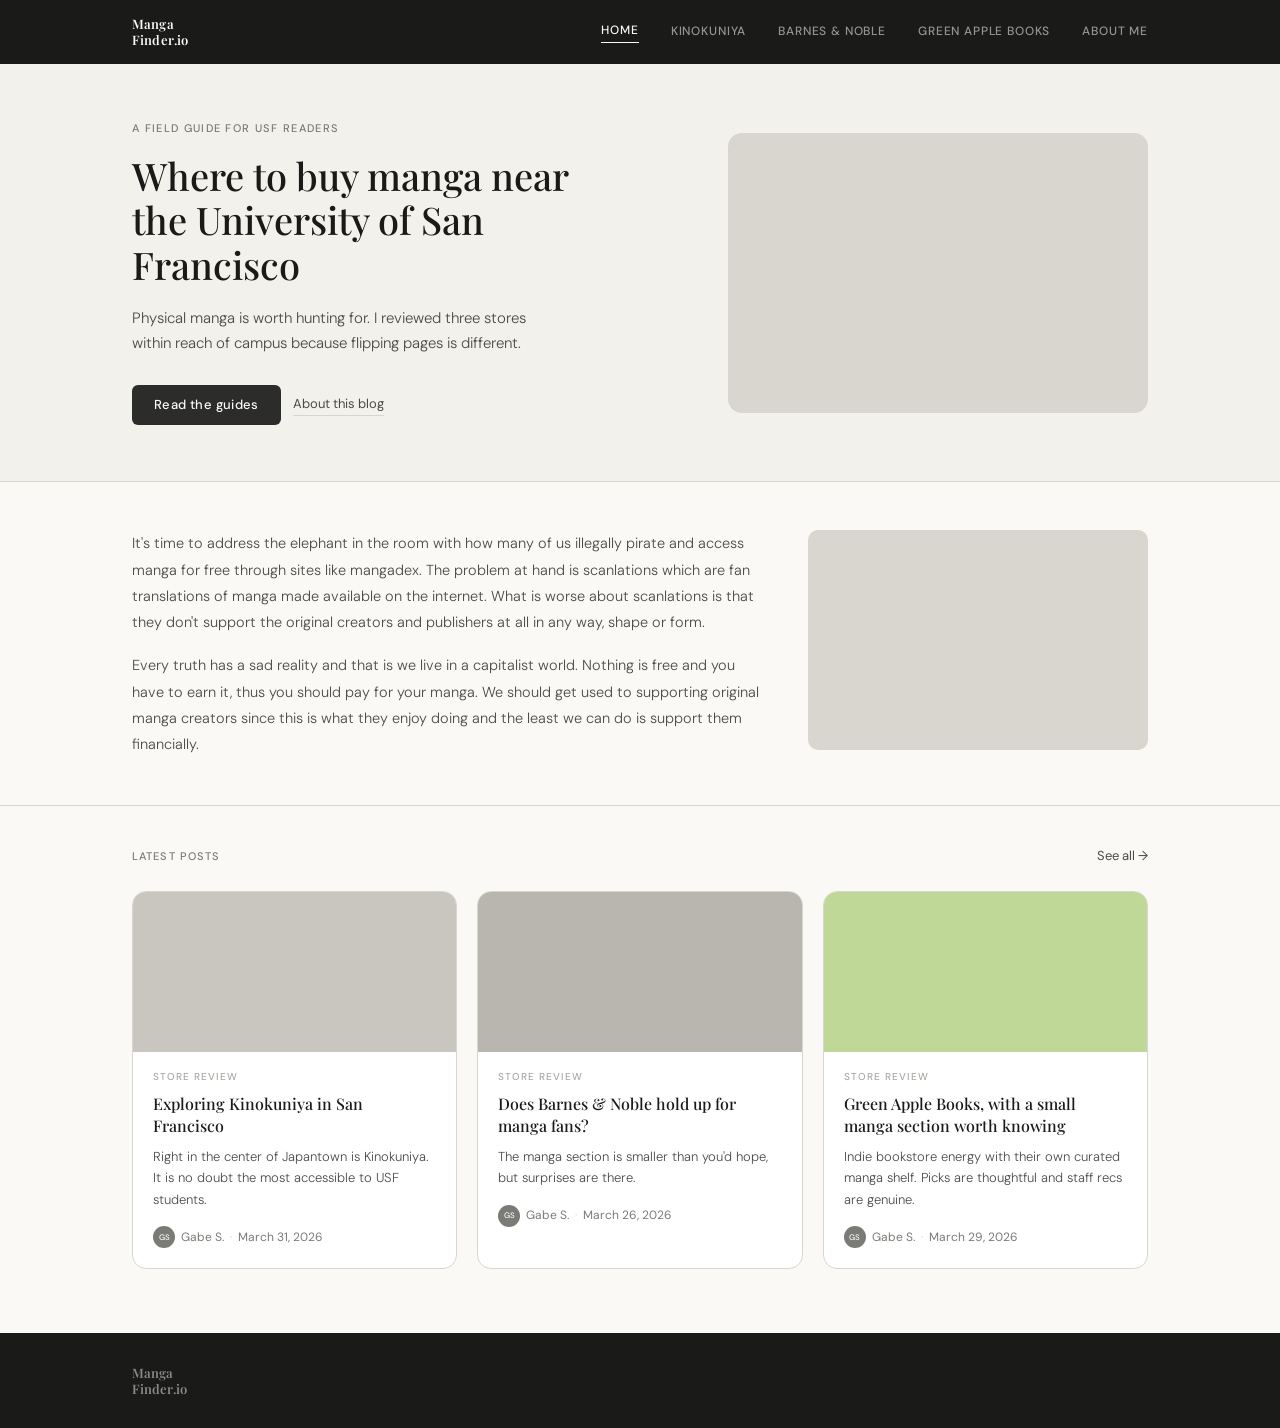
==== index.html @ 5c5e219e "initial commit to main" ====
<!DOCTYPE html>
<html lang="en">
<head>
  <meta charset="UTF-8" />
  <meta name="viewport" content="width=device-width, initial-scale=1.0" />
  <title>Manga Near Me — A guide for USF readers</title>
  <link rel="stylesheet" href="css/style.css" />
  <link rel="preconnect" href="https://fonts.googleapis.com" />
  <link rel="preconnect" href="https://fonts.gstatic.com" crossorigin />
  <link href="https://fonts.googleapis.com/css2?family=Playfair+Display:ital,wght@0,500;0,600;1,500&family=DM+Sans:wght@300;400;500&display=swap" rel="stylesheet" />
</head>
<body>

  <header class="home-topbar">
    <div class="page-shell topbar-inner">
      <a href="index.html" class="brand-mark">Manga<br>Finder.io</a>
      <nav>
        <a href="index.html" class="active">Home</a>
        <a href="kinokuniya/kinokuniya.html">Kinokuniya</a>
        <a href="b&amp;n/b&amp;n.html">Barnes &amp; Noble</a>
        <a href="greenapple/greenapple.html">Green Apple Books</a>
        <a href="about/about.html">About me</a>
      </nav>
    </div>
  </header>

  <main>
    <section class="home-hero">
      <div class="page-shell hero-grid">
        <div class="hero-copy">
          <p class="hero-kicker">A field guide for USF readers</p>
          <h1>Where to buy manga near the University of San Francisco</h1>
          <p class="hero-summary">Physical manga is worth hunting for. I reviewed three stores within reach of campus because flipping pages is different.</p>
          <div class="hero-actions">
            <a href="kinokuniya/kinokuniya.html" class="cta-primary">Read the guides</a>
            <a href="about/about.html" class="cta-secondary">About this blog</a>
          </div>
        </div>
        <div class="hero-media placeholder"></div>
      </div>
    </section>

    <section class="editorial-note">
      <div class="page-shell editorial-grid">
        <div class="editorial-copy">
          <p>It's time to address the elephant in the room with how many of us illegally pirate and access manga for free through sites like mangadex. The problem at hand is scanlations which are fan translations of manga made available on the internet. What is worse about scanlations is that they don't support the original creators and publishers at all in any way, shape or form.</p>
          <p>Every truth has a sad reality and that is we live in a capitalist world. Nothing is free and you have to earn it, thus you should pay for your manga. We should get used to supporting original manga creators since this is what they enjoy doing and the least we can do is support them financially.</p>
        </div>
        <div class="editorial-media placeholder"></div>
      </div>
    </section>

    <section class="post-feed">
      <div class="page-shell">
        <div class="feed-header">
          <span class="feed-kicker">Latest posts</span>
          <a href="#" class="feed-view-all">See all →</a>
        </div>
        <div class="post-grid">

          <article class="post-card">
            <a href="kinokuniya/kinokuniya.html" class="post-card-link">
              <div class="post-card-media placeholder-kino"></div>
              <div class="post-card-body">
                <p class="post-card-kicker">Store Review</p>
                <h3 class="post-card-title">Exploring Kinokuniya in San Francisco</h3>
                <p class="post-card-summary">Right in the center of Japantown is Kinokuniya. It is no doubt the most accessible to USF students.</p>
                <div class="post-card-meta">
                  <div class="avatar">GS</div>
                  <span class="author">Gabe S.</span>
                  <span class="dot">·</span>
                  <span class="date">March 31, 2026</span>
                </div>
              </div>
            </a>
          </article>

          <article class="post-card">
            <a href="b&amp;n/b&amp;n.html" class="post-card-link">
              <div class="post-card-media placeholder-bn"></div>
              <div class="post-card-body">
                <p class="post-card-kicker">Store Review</p>
                <h3 class="post-card-title">Does Barnes &amp; Noble hold up for manga fans?</h3>
                <p class="post-card-summary">The manga section is smaller than you'd hope, but surprises are there.</p>
                <div class="post-card-meta">
                  <div class="avatar">GS</div>
                  <span class="author">Gabe S.</span>
                  <span class="dot">·</span>
                  <span class="date">March 26, 2026</span>
                </div>
              </div>
            </a>
          </article>

          <article class="post-card">
            <a href="greenapple/greenapple.html" class="post-card-link">
              <div class="post-card-media placeholder-ga"></div>
              <div class="post-card-body">
                <p class="post-card-kicker">Store Review</p>
                <h3 class="post-card-title">Green Apple Books, with a small manga section worth knowing</h3>
                <p class="post-card-summary">Indie bookstore energy with their own curated manga shelf. Picks are thoughtful and staff recs are genuine.</p>
                <div class="post-card-meta">
                  <div class="avatar">GS</div>
                  <span class="author">Gabe S.</span>
                  <span class="dot">·</span>
                  <span class="date">March 29, 2026</span>
                </div>
              </div>
            </a>
          </article>

        </div>
      </div>
    </section>
  </main>

  <footer class="home-footer">
    <div class="page-shell footer-row">
      <a href="index.html" class="footer-brand">Manga<br>Finder.io</a>
    </div>
  </footer>

</body>
</html>
---- css/style.css ----
*, *::before, *::after { box-sizing: border-box; margin: 0; padding: 0; }

:root {
  --serif: 'Playfair Display', Georgia, serif;
  --sans: 'DM Sans', system-ui, sans-serif;

  --ink:       #1a1a18;
  --ink-mid:   #4a4a47;
  --ink-muted: #7a7a76;
  --ink-faint: #a8a8a3;
  --rule:      #d8d6cf;
  --bg:        #faf9f6;
  --bg-warm:   #f3f1eb;
  --bg-card:   #ffffff;
  --accent:    #2C2C2A;

  --radius-sm: 6px;
  --radius-md: 10px;
  --radius-lg: 14px;
}

html { font-size: 16px; }

body {
  font-family: var(--sans);
  background: var(--bg);
  color: var(--ink);
  line-height: 1.6;
  -webkit-font-smoothing: antialiased;
}

a { color: inherit; text-decoration: none; }

/* ── Layout ───────────────────────────────────── */
.page-shell {
  max-width: 1080px;
  margin: 0 auto;
  padding: 0 2rem;
}

/* ── Header / Nav ─────────────────────────────── */
.home-topbar {
  background: var(--ink);
  position: sticky;
  top: 0;
  z-index: 100;
}

.topbar-inner {
  display: flex;
  align-items: center;
  justify-content: space-between;
  height: 64px;
}

.brand-mark {
  font-family: var(--serif);
  font-size: 13px;
  font-weight: 600;
  color: #faf9f6;
  line-height: 1.2;
  letter-spacing: 0.01em;
}

nav {
  display: flex;
  align-items: center;
  gap: 2rem;
}

nav a {
  font-size: 12px;
  font-weight: 500;
  letter-spacing: 0.07em;
  text-transform: uppercase;
  color: rgba(250, 249, 246, 0.55);
  transition: color 0.15s;
}

nav a:hover { color: rgba(250, 249, 246, 0.85); }

nav a.active {
  color: #faf9f6;
  border-bottom: 1.5px solid #faf9f6;
  padding-bottom: 2px;
}

/* ── Hero ─────────────────────────────────────── */
.home-hero {
  background: var(--bg-warm);
  border-bottom: 1px solid var(--rule);
  padding: 3.5rem 0;
}

.hero-grid {
  display: grid;
  grid-template-columns: 1fr 420px;
  gap: 3rem;
  align-items: center;
}

.hero-kicker {
  font-size: 11px;
  font-weight: 500;
  letter-spacing: 0.12em;
  text-transform: uppercase;
  color: var(--ink-muted);
  margin-bottom: 1rem;
}

.hero-copy h1 {
  font-family: var(--serif);
  font-size: 38px;
  font-weight: 500;
  line-height: 1.18;
  color: var(--ink);
  margin-bottom: 1.1rem;
  max-width: 480px;
}

.hero-summary {
  font-size: 15px;
  font-weight: 300;
  color: var(--ink-mid);
  line-height: 1.7;
  max-width: 420px;
  margin-bottom: 1.75rem;
}

.hero-actions {
  display: flex;
  gap: 12px;
  align-items: center;
}

.cta-primary {
  background: var(--accent);
  color: var(--bg);
  font-family: var(--sans);
  font-size: 13px;
  font-weight: 500;
  letter-spacing: 0.03em;
  padding: 10px 22px;
  border-radius: var(--radius-sm);
  border: none;
  cursor: pointer;
  transition: opacity 0.15s;
}

.cta-primary:hover { opacity: 0.85; }

.cta-secondary {
  font-size: 13px;
  font-weight: 400;
  color: var(--ink-mid);
  border-bottom: 1px solid var(--rule);
  padding-bottom: 1px;
  transition: color 0.15s;
}

.cta-secondary:hover { color: var(--ink); }

.hero-media {
  width: 100%;
  height: 280px;
  border-radius: var(--radius-lg);
  overflow: hidden;
}

/* ── Placeholder images ───────────────────────── */
.placeholder { background: var(--rule); }

.placeholder-kino { background: #c8c6be; }
.placeholder-bn   { background: #b8b6ae; }
.placeholder-ga   { background: #c0d897; }

/* Replace with real images like: background: url('images/kino.jpg') center/cover; */

/* ── Editorial section ────────────────────────── */
.editorial-note {
  padding: 3rem 0;
  border-bottom: 1px solid var(--rule);
}

.editorial-grid {
  display: grid;
  grid-template-columns: 1fr 340px;
  gap: 3rem;
  align-items: start;
}

.editorial-copy {
  display: flex;
  flex-direction: column;
  gap: 1.1rem;
}

.editorial-copy p {
  font-size: 14.5px;
  font-weight: 300;
  color: var(--ink-mid);
  line-height: 1.8;
}

.editorial-media {
  width: 100%;
  height: 220px;
  border-radius: var(--radius-md);
}

/* ── Posts section ────────────────────────────── */
.post-feed {
  padding: 2.5rem 0 4rem;
}

.feed-header {
  display: flex;
  align-items: baseline;
  justify-content: space-between;
  margin-bottom: 1.5rem;
}

.feed-kicker {
  font-size: 11px;
  font-weight: 500;
  letter-spacing: 0.1em;
  text-transform: uppercase;
  color: var(--ink-muted);
}

.feed-view-all {
  font-size: 13px;
  color: var(--ink-mid);
  transition: color 0.15s;
}
.feed-view-all:hover { color: var(--ink); }

.post-grid {
  display: grid;
  grid-template-columns: repeat(3, minmax(0, 1fr));
  gap: 1.25rem;
}

/* ── Card ─────────────────────────────────────── */
.post-card {
  background: var(--bg-card);
  border: 1px solid var(--rule);
  border-radius: var(--radius-lg);
  overflow: hidden;
  transition: border-color 0.2s, transform 0.2s;
}

.post-card:hover {
  border-color: var(--ink-faint);
  transform: translateY(-2px);
}

.post-card-link {
  display: block;
}

.post-card-media {
  width: 100%;
  height: 160px;
  display: block;
}

.post-card-body {
  padding: 1.1rem 1.25rem 1.25rem;
}

.post-card-kicker {
  font-size: 10px;
  font-weight: 500;
  letter-spacing: 0.1em;
  text-transform: uppercase;
  color: var(--ink-faint);
  margin-bottom: 0.5rem;
}

.post-card-title {
  font-family: var(--serif);
  font-size: 16px;
  font-weight: 500;
  line-height: 1.35;
  color: var(--ink);
  margin-bottom: 0.6rem;
}

.post-card-summary {
  font-size: 13px;
  font-weight: 300;
  color: var(--ink-mid);
  line-height: 1.65;
  margin-bottom: 1rem;
}

.post-card-meta {
  display: flex;
  align-items: center;
  gap: 6px;
  font-size: 12px;
  color: var(--ink-muted);
}

.avatar {
  width: 22px;
  height: 22px;
  border-radius: 50%;
  background: var(--ink-muted);
  color: var(--bg);
  font-size: 8px;
  font-weight: 500;
  display: flex;
  align-items: center;
  justify-content: center;
  flex-shrink: 0;
}

.dot { color: var(--rule); }

/* ── Footer ───────────────────────────────────── */
.home-footer {
  background: var(--ink);
  padding: 2rem 0;
}

.footer-row {
  display: flex;
  align-items: center;
}

.footer-brand {
  font-family: var(--serif);
  font-size: 13px;
  font-weight: 600;
  color: rgba(250,249,246,0.5);
  line-height: 1.2;
}
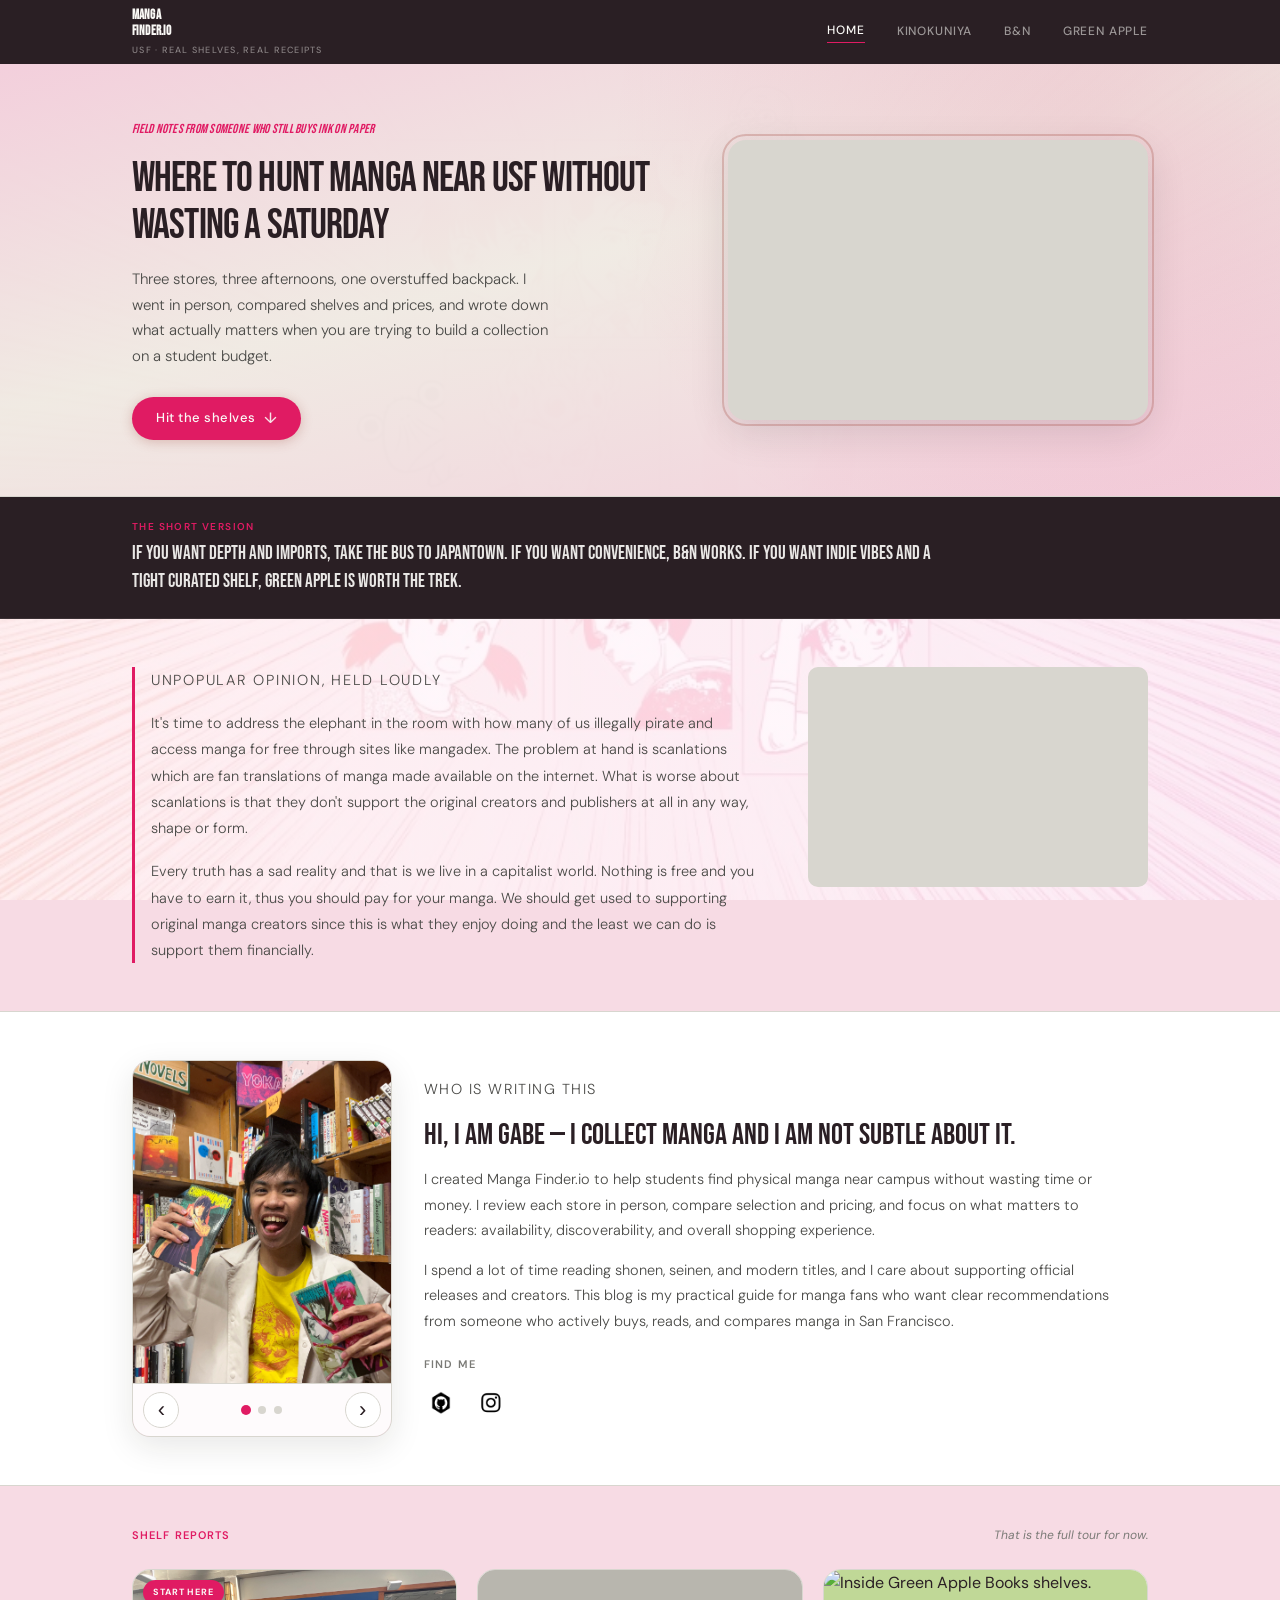
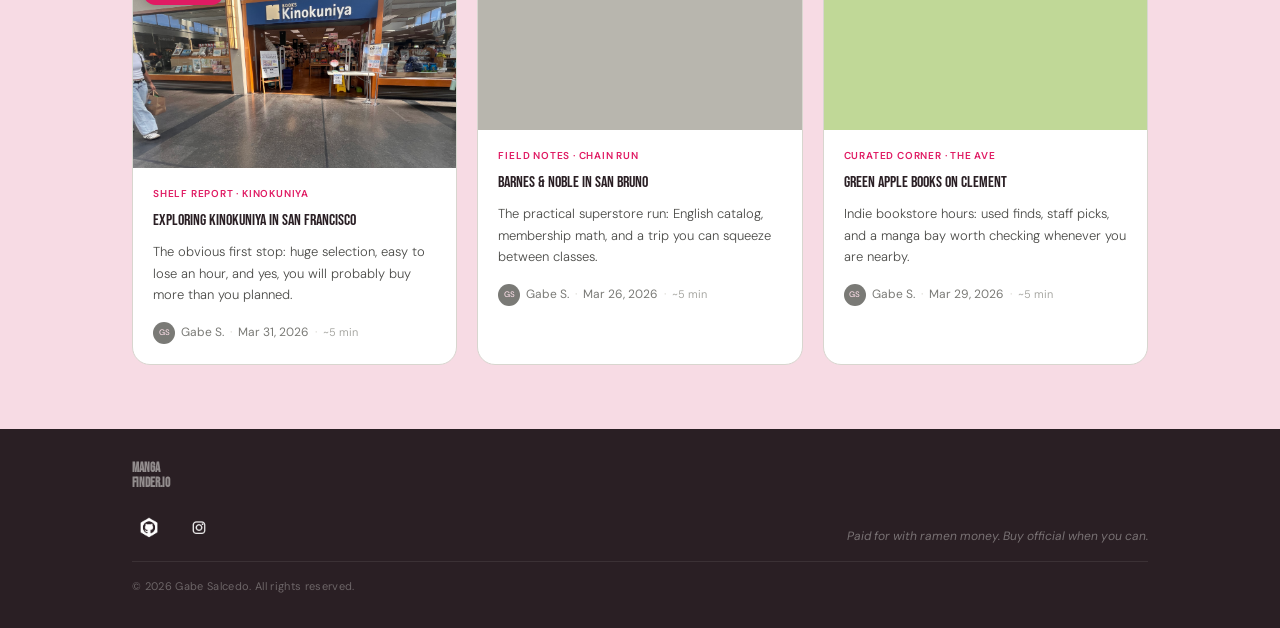
==== commit 46775a32: "commit" ====
--- a/index.html
+++ b/index.html
@@ -7,19 +7,21 @@
   <link rel="stylesheet" href="css/style.css" />
   <link rel="preconnect" href="https://fonts.googleapis.com" />
   <link rel="preconnect" href="https://fonts.gstatic.com" crossorigin />
-  <link href="https://fonts.googleapis.com/css2?family=Playfair+Display:ital,wght@0,500;0,600;1,500&family=DM+Sans:wght@300;400;500&display=swap" rel="stylesheet" />
+  <link href="https://fonts.googleapis.com/css2?family=Bebas+Neue&family=DM+Sans:wght@300;400;500;600&display=swap" rel="stylesheet" />
 </head>
 <body>
 
-  <header class="home-topbar">
+  <header class="site-topbar">
     <div class="page-shell topbar-inner">
-      <a href="index.html" class="brand-mark">Manga<br>Finder.io</a>
+      <a href="index.html" class="brand-mark">
+        <span class="brand-title">Manga<br>Finder.io</span>
+        <span class="brand-tagline">USF · real shelves, real receipts</span>
+      </a>
       <nav>
         <a href="index.html" class="active">Home</a>
         <a href="kinokuniya/kinokuniya.html">Kinokuniya</a>
-        <a href="b&amp;n/b&amp;n.html">Barnes &amp; Noble</a>
-        <a href="greenapple/greenapple.html">Green Apple Books</a>
-        <a href="about/about.html">About me</a>
+        <a href="b&amp;n/b&amp;n.html">B&amp;N</a>
+        <a href="greenapple/greenapple.html">Green Apple</a>
       </nav>
     </div>
   </header>
@@ -28,21 +30,28 @@
     <section class="home-hero">
       <div class="page-shell hero-grid">
         <div class="hero-copy">
-          <p class="hero-kicker">A field guide for USF readers</p>
-          <h1>Where to buy manga near the University of San Francisco</h1>
-          <p class="hero-summary">Physical manga is worth hunting for. I reviewed three stores within reach of campus because flipping pages is different.</p>
+          <p class="hero-kicker">Field notes from someone who still buys ink on paper</p>
+          <h1>Where to hunt manga near USF without wasting a Saturday</h1>
+          <p class="hero-summary">Three stores, three afternoons, one overstuffed backpack. I went in person, compared shelves and prices, and wrote down what actually matters when you are trying to build a collection on a student budget.</p>
           <div class="hero-actions">
-            <a href="kinokuniya/kinokuniya.html" class="cta-primary">Read the guides</a>
-            <a href="about/about.html" class="cta-secondary">About this blog</a>
-          </div>
-        </div>
-        <div class="hero-media placeholder"></div>
+            <a href="#latest-posts" class="cta-primary">Hit the shelves <span class="cta-chevron" aria-hidden="true">↓</span></a>
+          </div>
+        </div>
+        <div class="hero-media hero-media--accent placeholder"></div>
+      </div>
+    </section>
+
+    <section class="verdict-strip" aria-label="Summary">
+      <div class="page-shell verdict-inner">
+        <p class="verdict-label">The short version</p>
+        <p class="verdict-text">If you want depth and imports, take the bus to Japantown. If you want convenience, B&amp;N works. If you want indie vibes and a tight curated shelf, Green Apple is worth the trek.</p>
       </div>
     </section>
 
     <section class="editorial-note">
       <div class="page-shell editorial-grid">
         <div class="editorial-copy">
+          <p class="editorial-rant-label">Unpopular opinion, held loudly</p>
           <p>It's time to address the elephant in the room with how many of us illegally pirate and access manga for free through sites like mangadex. The problem at hand is scanlations which are fan translations of manga made available on the internet. What is worse about scanlations is that they don't support the original creators and publishers at all in any way, shape or form.</p>
           <p>Every truth has a sad reality and that is we live in a capitalist world. Nothing is free and you have to earn it, thus you should pay for your manga. We should get used to supporting original manga creators since this is what they enjoy doing and the least we can do is support them financially.</p>
         </div>
@@ -50,60 +59,135 @@
       </div>
     </section>
 
-    <section class="post-feed">
+    <section class="about-highlight">
+      <div class="page-shell about-grid">
+        <div class="about-portrait-wrap">
+          <div
+            class="about-carousel"
+            data-about-carousel
+            role="region"
+            aria-roledescription="carousel"
+            aria-label="Photos of Gabe S."
+            tabindex="0"
+          >
+            <p class="sr-only" aria-live="polite" data-carousel-live>Image 1 of 3</p>
+            <div class="about-carousel-viewport">
+              <div class="about-carousel-track" data-carousel-track>
+                <figure class="about-carousel-slide">
+                  <img src="./img/gabeholdmanga.JPG" alt="Gabe S. in a bookstore aisle." width="520" height="650" loading="eager" decoding="async" />
+                </figure>
+                <figure class="about-carousel-slide">
+                  <video
+                    src="./img/gabedance.MOV"
+                    autoplay
+                    muted
+                    loop
+                    playsinline
+                    preload="metadata"
+                    aria-label="Gabe dancing in the bookstore"
+                  ></video>
+                </figure>
+                <figure class="about-carousel-slide">
+                  <img src="./kinokuniya/img/store2.jpg" alt="Gabe S., casual portrait." width="520" height="650" loading="lazy" decoding="async" />
+                </figure>
+              </div>
+            </div>
+            <div class="about-carousel-toolbar">
+              <button type="button" class="about-carousel-btn" data-carousel-prev aria-label="Previous photo">‹</button>
+              <div class="about-carousel-dots">
+                <button type="button" class="about-carousel-dot is-active" data-carousel-dot data-index="0" aria-label="Show photo 1"></button>
+                <button type="button" class="about-carousel-dot" data-carousel-dot data-index="1" aria-label="Show photo 2"></button>
+                <button type="button" class="about-carousel-dot" data-carousel-dot data-index="2" aria-label="Show photo 3"></button>
+              </div>
+              <button type="button" class="about-carousel-btn" data-carousel-next aria-label="Next photo">›</button>
+            </div>
+          </div>
+        </div>
+        <div class="about-copy">
+          <p class="about-kicker">Who is writing this</p>
+          <h2>Hi, I am Gabe — I collect manga and I am not subtle about it.</h2>
+          <p>I created Manga Finder.io to help students find physical manga near campus without wasting time or money. I review each store in person, compare selection and pricing, and focus on what matters to readers: availability, discoverability, and overall shopping experience.</p>
+          <p>I spend a lot of time reading shonen, seinen, and modern titles, and I care about supporting official releases and creators. This blog is my practical guide for manga fans who want clear recommendations from someone who actively buys, reads, and compares manga in San Francisco.</p>
+          <div class="author-social" aria-label="Gabe S. on social media">
+            <span class="author-social-label">Find me</span>
+            <div class="author-social-links">
+              <a class="author-social-link author-social-link--icon" href="https://github.com/gasalcedo" target="_blank" rel="noopener noreferrer" aria-label="GitHub">
+                <img src="./img/icons/github.png" alt="" width="24" height="24" loading="lazy" decoding="async" />
+              </a>
+              <a class="author-social-link author-social-link--icon" href="https://www.instagram.com/gabes/" target="_blank" rel="noopener noreferrer" aria-label="Instagram">
+                <img src="./img/icons/instagram.png" alt="" width="24" height="24" loading="lazy" decoding="async" />
+              </a>
+            </div>
+          </div>
+        </div>
+      </div>
+    </section>
+
+    <section class="post-feed" id="latest-posts">
       <div class="page-shell">
         <div class="feed-header">
-          <span class="feed-kicker">Latest posts</span>
-          <a href="#" class="feed-view-all">See all →</a>
+          <span class="feed-kicker">Shelf reports</span>
+          <span class="feed-note">That is the full tour for now.</span>
         </div>
         <div class="post-grid">
 
-          <article class="post-card">
-            <a href="kinokuniya/kinokuniya.html" class="post-card-link">
-              <div class="post-card-media placeholder-kino"></div>
+          <article class="post-card post-card--featured">
+            <a href="./kinokuniya/kinokuniya.html" class="post-card-link">
+              <div class="post-card-media placeholder-kino">
+                <img src="./kinokuniya/img/store2.jpg" alt="Inside Kinokuniya manga shelves." class="post-card-image" />
+                <span class="post-card-badge">Start here</span>
+              </div>
               <div class="post-card-body">
-                <p class="post-card-kicker">Store Review</p>
+                <p class="post-card-kicker">Shelf report · Kinokuniya</p>
                 <h3 class="post-card-title">Exploring Kinokuniya in San Francisco</h3>
-                <p class="post-card-summary">Right in the center of Japantown is Kinokuniya. It is no doubt the most accessible to USF students.</p>
+                <p class="post-card-summary">The obvious first stop: huge selection, easy to lose an hour, and yes, you will probably buy more than you planned.</p>
                 <div class="post-card-meta">
                   <div class="avatar">GS</div>
                   <span class="author">Gabe S.</span>
                   <span class="dot">·</span>
-                  <span class="date">March 31, 2026</span>
+                  <span class="date"><time datetime="2026-03-31">Mar 31, 2026</time></span>
+                  <span class="dot">·</span>
+                  <span class="read-time">~5 min</span>
                 </div>
               </div>
             </a>
           </article>
 
           <article class="post-card">
-            <a href="b&amp;n/b&amp;n.html" class="post-card-link">
+            <a href="./b%26n/b%26n.html" class="post-card-link">
               <div class="post-card-media placeholder-bn"></div>
               <div class="post-card-body">
-                <p class="post-card-kicker">Store Review</p>
-                <h3 class="post-card-title">Does Barnes &amp; Noble hold up for manga fans?</h3>
-                <p class="post-card-summary">The manga section is smaller than you'd hope, but surprises are there.</p>
+                <p class="post-card-kicker">Field notes · chain run</p>
+                <h3 class="post-card-title">Barnes &amp; Noble in San Bruno</h3>
+                <p class="post-card-summary">The practical superstore run: English catalog, membership math, and a trip you can squeeze between classes.</p>
                 <div class="post-card-meta">
                   <div class="avatar">GS</div>
                   <span class="author">Gabe S.</span>
                   <span class="dot">·</span>
-                  <span class="date">March 26, 2026</span>
+                  <span class="date"><time datetime="2026-03-26">Mar 26, 2026</time></span>
+                  <span class="dot">·</span>
+                  <span class="read-time">~5 min</span>
                 </div>
               </div>
             </a>
           </article>
 
           <article class="post-card">
-            <a href="greenapple/greenapple.html" class="post-card-link">
-              <div class="post-card-media placeholder-ga"></div>
+            <a href="./greenapple/greenapple.html" class="post-card-link">
+              <div class="post-card-media placeholder-ga">
+                <img src="./greenapple/img/IMG_8848.jpg" alt="Inside Green Apple Books shelves." class="post-card-image" loading="lazy" decoding="async" />
+              </div>
               <div class="post-card-body">
-                <p class="post-card-kicker">Store Review</p>
-                <h3 class="post-card-title">Green Apple Books, with a small manga section worth knowing</h3>
-                <p class="post-card-summary">Indie bookstore energy with their own curated manga shelf. Picks are thoughtful and staff recs are genuine.</p>
+                <p class="post-card-kicker">Curated corner · the Ave</p>
+                <h3 class="post-card-title">Green Apple Books on Clement</h3>
+                <p class="post-card-summary">Indie bookstore hours: used finds, staff picks, and a manga bay worth checking whenever you are nearby.</p>
                 <div class="post-card-meta">
                   <div class="avatar">GS</div>
                   <span class="author">Gabe S.</span>
                   <span class="dot">·</span>
-                  <span class="date">March 29, 2026</span>
+                  <span class="date"><time datetime="2026-03-29">Mar 29, 2026</time></span>
+                  <span class="dot">·</span>
+                  <span class="read-time">~5 min</span>
                 </div>
               </div>
             </a>
@@ -115,10 +199,27 @@
   </main>
 
   <footer class="home-footer">
-    <div class="page-shell footer-row">
-      <a href="index.html" class="footer-brand">Manga<br>Finder.io</a>
+    <div class="page-shell">
+      <div class="footer-row footer-row--split">
+        <div class="footer-brand-wrap">
+          <a href="index.html" class="footer-brand">Manga<br>Finder.io</a>
+          <div class="author-social author-social--footer" aria-label="Gabe S. on social media">
+            <div class="author-social-links">
+              <a class="author-social-link author-social-link--icon author-social-link--icon-on-dark" href="https://github.com/gasalcedo" target="_blank" rel="noopener noreferrer" aria-label="GitHub">
+                <img src="./img/icons/github_alt.png" alt="" width="24" height="24" loading="lazy" decoding="async" />
+              </a>
+              <a class="author-social-link author-social-link--icon author-social-link--icon-on-dark" href="https://www.instagram.com/gabes/" target="_blank" rel="noopener noreferrer" aria-label="Instagram">
+                <img src="./img/icons/instagram_alt.png" alt="" width="24" height="24" loading="lazy" decoding="async" />
+              </a>
+            </div>
+          </div>
+        </div>
+        <p class="footer-whisper">Paid for with ramen money. Buy official when you can.</p>
+      </div>
+      <p class="footer-copyright">© 2026 Gabe Salcedo. All rights reserved.</p>
     </div>
   </footer>
 
+  <script src="js/script.js" defer></script>
 </body>
 </html>
--- a/css/style.css
+++ b/css/style.css
@@ -1,32 +1,45 @@
 *, *::before, *::after { box-sizing: border-box; margin: 0; padding: 0; }
 
 :root {
-  --serif: 'Playfair Display', Georgia, serif;
+  --serif: 'Bebas Neue', 'Playfair Display', Georgia, serif;
   --sans: 'DM Sans', system-ui, sans-serif;
 
-  --ink:       #1a1a18;
+  --ink:       #2a1f24;
   --ink-mid:   #4a4a47;
   --ink-muted: #7a7a76;
   --ink-faint: #a8a8a3;
   --rule:      #d8d6cf;
-  --bg:        #faf9f6;
-  --bg-warm:   #f3f1eb;
+  --bg:        #f7dbe4;
+  --bg-warm:   #f3cfdc;
   --bg-card:   #ffffff;
-  --accent:    #2C2C2A;
+  --accent:    #2c2c2a;
+  --brand-accent: #e01b63;
+  --brand-accent-soft: rgba(224, 27, 99, 0.12);
+  --brand-glow: rgba(224, 27, 99, 0.08);
 
   --radius-sm: 6px;
   --radius-md: 10px;
   --radius-lg: 14px;
-}
-
-html { font-size: 16px; }
+  --radius-bubble: 18px;
+}
+
+html {
+  font-size: 16px;
+  scroll-behavior: smooth;
+}
 
 body {
   font-family: var(--sans);
-  background: var(--bg);
   color: var(--ink);
   line-height: 1.6;
   -webkit-font-smoothing: antialiased;
+  background-color: var(--bg);
+  background-image:
+    linear-gradient(rgba(255, 245, 250, 0.84), rgba(255, 245, 250, 0.84)),
+    url("../img/manga-bg.png");
+  background-size: cover;
+  background-position: center;
+  background-attachment: fixed;
 }
 
 a { color: inherit; text-decoration: none; }
@@ -38,8 +51,8 @@
   padding: 0 2rem;
 }
 
-/* ── Header / Nav ─────────────────────────────── */
-.home-topbar {
+/* ── Header / Nav (shared across pages) ───────── */
+.site-topbar {
   background: var(--ink);
   position: sticky;
   top: 0;
@@ -54,14 +67,32 @@
 }
 
 .brand-mark {
+  display: flex;
+  flex-direction: column;
+  align-items: flex-start;
+  gap: 4px;
+  color: #faf9f6;
+}
+
+.brand-title {
   font-family: var(--serif);
   font-size: 13px;
   font-weight: 600;
-  color: #faf9f6;
   line-height: 1.2;
   letter-spacing: 0.01em;
 }
 
+.brand-tagline {
+  font-family: var(--sans);
+  font-size: 9px;
+  font-weight: 500;
+  letter-spacing: 0.14em;
+  text-transform: uppercase;
+  color: rgba(250, 249, 246, 0.45);
+  max-width: 200px;
+  line-height: 1.35;
+}
+
 nav {
   display: flex;
   align-items: center;
@@ -77,22 +108,38 @@
   transition: color 0.15s;
 }
 
-nav a:hover { color: rgba(250, 249, 246, 0.85); }
+nav a:hover {
+  color: #faf9f6;
+  text-shadow: 0 0 24px rgba(255, 200, 190, 0.35);
+}
 
 nav a.active {
   color: #faf9f6;
-  border-bottom: 1.5px solid #faf9f6;
+  border-bottom: 1.5px solid var(--brand-accent);
   padding-bottom: 2px;
 }
 
 /* ── Hero ─────────────────────────────────────── */
 .home-hero {
-  background: var(--bg-warm);
+  position: relative;
+  background:
+    linear-gradient(165deg, var(--bg-warm) 0%, rgba(239, 234, 226, 0.92) 45%, var(--bg-warm) 100%);
   border-bottom: 1px solid var(--rule);
   padding: 3.5rem 0;
+  overflow: hidden;
+}
+
+.home-hero::before {
+  content: "";
+  position: absolute;
+  inset: 0;
+  background: radial-gradient(circle at 85% 20%, var(--brand-accent-soft), transparent 42%);
+  pointer-events: none;
 }
 
 .hero-grid {
+  position: relative;
+  z-index: 1;
   display: grid;
   grid-template-columns: 1fr 420px;
   gap: 3rem;
@@ -100,22 +147,26 @@
 }
 
 .hero-kicker {
-  font-size: 11px;
-  font-weight: 500;
-  letter-spacing: 0.12em;
-  text-transform: uppercase;
-  color: var(--ink-muted);
+  font-family: var(--serif);
+  font-size: 13px;
+  font-style: italic;
+  font-weight: 500;
+  letter-spacing: 0.02em;
+  color: var(--brand-accent);
   margin-bottom: 1rem;
+  max-width: 420px;
+  line-height: 1.45;
 }
 
 .hero-copy h1 {
   font-family: var(--serif);
-  font-size: 38px;
-  font-weight: 500;
-  line-height: 1.18;
+  font-size: clamp(2rem, 4vw, 2.65rem);
+  font-weight: 500;
+  line-height: 1.12;
+  letter-spacing: -0.02em;
   color: var(--ink);
   margin-bottom: 1.1rem;
-  max-width: 480px;
+  max-width: 520px;
 }
 
 .hero-summary {
@@ -134,20 +185,34 @@
 }
 
 .cta-primary {
-  background: var(--accent);
-  color: var(--bg);
+  display: inline-flex;
+  align-items: center;
+  gap: 8px;
+  background: var(--brand-accent);
+  color: #faf9f6;
   font-family: var(--sans);
   font-size: 13px;
   font-weight: 500;
-  letter-spacing: 0.03em;
-  padding: 10px 22px;
-  border-radius: var(--radius-sm);
+  letter-spacing: 0.04em;
+  padding: 11px 24px;
+  border-radius: 999px;
   border: none;
   cursor: pointer;
-  transition: opacity 0.15s;
-}
-
-.cta-primary:hover { opacity: 0.85; }
+  box-shadow: 0 2px 12px rgba(156, 61, 50, 0.28);
+  transition: transform 0.2s, box-shadow 0.2s, background 0.2s;
+}
+
+.cta-primary:hover {
+  transform: translateY(-1px);
+  box-shadow: 0 6px 20px rgba(156, 61, 50, 0.35);
+  background: #b0483c;
+}
+
+.cta-chevron {
+  font-size: 15px;
+  line-height: 1;
+  opacity: 0.9;
+}
 
 .cta-secondary {
   font-size: 13px;
@@ -163,8 +228,14 @@
 .hero-media {
   width: 100%;
   height: 280px;
-  border-radius: var(--radius-lg);
+  border-radius: var(--radius-bubble);
   overflow: hidden;
+  box-shadow: 0 12px 40px rgba(26, 26, 24, 0.12);
+}
+
+.hero-media--accent {
+  outline: 2px solid rgba(156, 61, 50, 0.25);
+  outline-offset: 4px;
 }
 
 /* ── Placeholder images ───────────────────────── */
@@ -174,7 +245,42 @@
 .placeholder-bn   { background: #b8b6ae; }
 .placeholder-ga   { background: #c0d897; }
 
-/* Replace with real images like: background: url('images/kino.jpg') center/cover; */
+/* Replace with real images like: background: url('../img/kino.jpg') center/cover no-repeat; */
+
+/* ── Verdict strip ─────────────────────────────── */
+.verdict-strip {
+  padding: 1.35rem 0;
+  background: var(--ink);
+  color: #faf9f6;
+  border-bottom: 1px solid rgba(255, 255, 255, 0.08);
+}
+
+main > .verdict-strip:first-child {
+  margin-top: 1.5rem;
+}
+
+.verdict-inner {
+  display: flex;
+  flex-direction: column;
+  gap: 0.35rem;
+}
+
+.verdict-label {
+  font-size: 10px;
+  font-weight: 600;
+  letter-spacing: 0.14em;
+  text-transform: uppercase;
+  color: var(--brand-accent);
+}
+
+.verdict-text {
+  font-family: var(--serif);
+  font-size: clamp(1rem, 2.2vw, 1.2rem);
+  font-weight: 500;
+  line-height: 1.45;
+  color: rgba(250, 249, 246, 0.92);
+  max-width: 820px;
+}
 
 /* ── Editorial section ────────────────────────── */
 .editorial-note {
@@ -193,6 +299,16 @@
   display: flex;
   flex-direction: column;
   gap: 1.1rem;
+  padding-left: 1rem;
+  border-left: 3px solid var(--brand-accent);
+}
+
+.editorial-rant-label {
+  font-size: 10px;
+  font-weight: 600;
+  letter-spacing: 0.12em;
+  text-transform: uppercase;
+  color: var(--brand-accent);
 }
 
 .editorial-copy p {
@@ -208,9 +324,262 @@
   border-radius: var(--radius-md);
 }
 
+/* ── About highlight section ───────────────────── */
+.about-highlight {
+  padding: 3rem 0;
+  border-bottom: 1px solid var(--rule);
+  background: var(--bg-card);
+}
+
+.about-grid {
+  display: grid;
+  grid-template-columns: 260px 1fr;
+  gap: 2rem;
+  align-items: center;
+}
+
+.sr-only {
+  position: absolute;
+  width: 1px;
+  height: 1px;
+  padding: 0;
+  margin: -1px;
+  overflow: hidden;
+  clip: rect(0, 0, 0, 0);
+  white-space: nowrap;
+  border: 0;
+}
+
+.about-portrait-wrap {
+  width: 100%;
+}
+
+/* ── About photo carousel ─────────────────────── */
+.about-carousel {
+  width: 100%;
+  border-radius: var(--radius-bubble);
+  border: 1px solid var(--rule);
+  box-shadow: 0 10px 32px rgba(26, 26, 24, 0.1);
+  overflow: hidden;
+  background: var(--bg-warm);
+}
+
+.about-carousel:focus-visible {
+  outline: 2px solid var(--brand-accent);
+  outline-offset: 3px;
+}
+
+.about-carousel-viewport {
+  overflow: hidden;
+  aspect-ratio: 4 / 5;
+}
+
+.about-carousel-track {
+  display: flex;
+  height: 100%;
+  transition: transform 0.45s ease;
+  will-change: transform;
+}
+
+.about-carousel-slide {
+  flex: 0 0 100%;
+  height: 100%;
+  margin: 0;
+}
+
+.about-carousel-slide img,
+.about-carousel-slide video {
+  width: 100%;
+  height: 100%;
+  object-fit: cover;
+  display: block;
+}
+
+.about-carousel-toolbar {
+  display: flex;
+  align-items: center;
+  justify-content: space-between;
+  gap: 0.5rem;
+  padding: 0.5rem 0.65rem;
+  background: rgba(255, 255, 255, 0.92);
+  border-top: 1px solid var(--rule);
+}
+
+.about-carousel-btn {
+  flex-shrink: 0;
+  width: 36px;
+  height: 36px;
+  border: 1px solid var(--rule);
+  border-radius: 50%;
+  background: var(--bg-card);
+  color: var(--ink);
+  font-size: 22px;
+  line-height: 1;
+  cursor: pointer;
+  display: flex;
+  align-items: center;
+  justify-content: center;
+  transition: background 0.15s, border-color 0.15s, color 0.15s;
+}
+
+.about-carousel-btn:hover {
+  border-color: rgba(156, 61, 50, 0.45);
+  color: var(--brand-accent);
+}
+
+.about-carousel-dots {
+  display: flex;
+  align-items: center;
+  justify-content: center;
+  gap: 8px;
+}
+
+.about-carousel-dot {
+  width: 8px;
+  height: 8px;
+  padding: 0;
+  border: none;
+  border-radius: 50%;
+  background: var(--rule);
+  cursor: pointer;
+  transition: transform 0.2s, background 0.2s;
+}
+
+.about-carousel-dot:hover {
+  background: var(--ink-faint);
+}
+
+.about-carousel-dot.is-active {
+  background: var(--brand-accent);
+  transform: scale(1.25);
+}
+
+@media (prefers-reduced-motion: reduce) {
+  .about-carousel-track {
+    transition-duration: 0.01ms;
+  }
+
+  .about-carousel-dot {
+    transition: none;
+  }
+}
+
+.about-copy h2 {
+  font-family: var(--serif);
+  font-size: 30px;
+  font-weight: 500;
+  line-height: 1.25;
+  margin-bottom: 0.8rem;
+  max-width: 680px;
+}
+
+.about-kicker {
+  font-size: 11px;
+  font-weight: 600;
+  letter-spacing: 0.1em;
+  text-transform: uppercase;
+  color: var(--brand-accent);
+  margin-bottom: 0.7rem;
+}
+
+.about-copy p {
+  font-size: 14.5px;
+  font-weight: 300;
+  color: var(--ink-mid);
+  line-height: 1.75;
+  margin-bottom: 0.9rem;
+  max-width: 700px;
+}
+
+/* ── Author social (Gabe S.) ─────────────────── */
+.author-social {
+  display: flex;
+  flex-wrap: wrap;
+  align-items: center;
+  gap: 0.65rem 1.1rem;
+  margin-top: 1.35rem;
+}
+
+.author-social--footer {
+  margin-top: 0.85rem;
+}
+
+.author-social-label {
+  font-size: 11px;
+  font-weight: 600;
+  letter-spacing: 0.1em;
+  text-transform: uppercase;
+  color: var(--ink-muted);
+  width: 100%;
+  margin-bottom: 0.15rem;
+}
+
+.author-social-links {
+  display: flex;
+  flex-wrap: wrap;
+  gap: 0.65rem 1rem;
+}
+
+.author-social-link {
+  font-size: 12px;
+  font-weight: 500;
+  letter-spacing: 0.05em;
+  text-transform: uppercase;
+  color: var(--brand-accent);
+  border-bottom: 1px solid transparent;
+  transition: border-color 0.15s, color 0.15s;
+}
+
+.author-social-link:hover {
+  color: var(--ink);
+  border-bottom-color: rgba(224, 27, 99, 0.4);
+}
+
+.author-social-link--icon {
+  display: inline-flex;
+  align-items: center;
+  justify-content: center;
+  line-height: 0;
+  padding: 5px;
+  border-radius: var(--radius-sm);
+  border-bottom: none;
+  transition: opacity 0.15s, background 0.15s;
+}
+
+.author-social-link--icon:hover {
+  opacity: 0.9;
+  background: var(--brand-accent-soft);
+  border-bottom: none;
+}
+
+.author-social-link--icon img {
+  width: 24px;
+  height: 24px;
+  object-fit: contain;
+  display: block;
+}
+
+.home-footer .author-social-link--icon-on-dark:hover,
+.post-footer .author-social-link--icon-on-dark:hover {
+  opacity: 1;
+  background: rgba(255, 255, 255, 0.12);
+}
+
+.author-social--rail .author-social-label {
+  margin-bottom: 0.5rem;
+}
+
+.author-social--rail .author-social-links {
+  flex-direction: row;
+  flex-wrap: wrap;
+  align-items: center;
+  gap: 0.5rem 0.75rem;
+}
+
 /* ── Posts section ────────────────────────────── */
 .post-feed {
   padding: 2.5rem 0 4rem;
+  scroll-margin-top: 80px;
 }
 
 .feed-header {
@@ -222,18 +591,18 @@
 
 .feed-kicker {
   font-size: 11px;
-  font-weight: 500;
+  font-weight: 600;
   letter-spacing: 0.1em;
   text-transform: uppercase;
+  color: var(--brand-accent);
+}
+
+.feed-note {
+  font-size: 12px;
+  font-style: italic;
+  font-weight: 400;
   color: var(--ink-muted);
 }
-
-.feed-view-all {
-  font-size: 13px;
-  color: var(--ink-mid);
-  transition: color 0.15s;
-}
-.feed-view-all:hover { color: var(--ink); }
 
 .post-grid {
   display: grid;
@@ -245,14 +614,19 @@
 .post-card {
   background: var(--bg-card);
   border: 1px solid var(--rule);
-  border-radius: var(--radius-lg);
+  border-radius: var(--radius-bubble);
   overflow: hidden;
-  transition: border-color 0.2s, transform 0.2s;
+  transition: border-color 0.25s, transform 0.25s, box-shadow 0.25s;
 }
 
 .post-card:hover {
-  border-color: var(--ink-faint);
-  transform: translateY(-2px);
+  border-color: rgba(156, 61, 50, 0.35);
+  transform: translateY(-3px) rotate(-0.35deg);
+  box-shadow: 0 14px 36px rgba(26, 26, 24, 0.08);
+}
+
+.post-card--featured:hover {
+  transform: translateY(-3px) rotate(0.35deg);
 }
 
 .post-card-link {
@@ -260,9 +634,57 @@
 }
 
 .post-card-media {
+  position: relative;
   width: 100%;
   height: 160px;
   display: block;
+  overflow: hidden;
+  transition: transform 0.35s ease;
+}
+
+.post-card-image {
+  width: 100%;
+  height: 100%;
+  object-fit: cover;
+  display: block;
+}
+
+.post-card:hover .post-card-media {
+  transform: scale(1.04);
+}
+
+.post-card--featured .post-card-media {
+  height: 198px;
+}
+
+.post-card-media::after {
+  content: "";
+  position: absolute;
+  inset: 0;
+  background: linear-gradient(to top, rgba(26, 26, 24, 0.2), transparent 45%);
+  opacity: 0;
+  transition: opacity 0.25s;
+  pointer-events: none;
+}
+
+.post-card:hover .post-card-media::after {
+  opacity: 1;
+}
+
+.post-card-badge {
+  position: absolute;
+  top: 10px;
+  left: 10px;
+  z-index: 2;
+  font-size: 9px;
+  font-weight: 700;
+  letter-spacing: 0.1em;
+  text-transform: uppercase;
+  color: #faf9f6;
+  background: var(--brand-accent);
+  padding: 5px 10px;
+  border-radius: 999px;
+  box-shadow: 0 2px 10px rgba(26, 26, 24, 0.2);
 }
 
 .post-card-body {
@@ -271,10 +693,10 @@
 
 .post-card-kicker {
   font-size: 10px;
-  font-weight: 500;
-  letter-spacing: 0.1em;
-  text-transform: uppercase;
-  color: var(--ink-faint);
+  font-weight: 600;
+  letter-spacing: 0.08em;
+  text-transform: uppercase;
+  color: var(--brand-accent);
   margin-bottom: 0.5rem;
 }
 
@@ -285,6 +707,16 @@
   line-height: 1.35;
   color: var(--ink);
   margin-bottom: 0.6rem;
+  transition: color 0.2s;
+  text-decoration: underline;
+  text-decoration-color: transparent;
+  text-underline-offset: 3px;
+  text-decoration-thickness: 1px;
+}
+
+.post-card:hover .post-card-title {
+  color: var(--brand-accent);
+  text-decoration-color: rgba(156, 61, 50, 0.45);
 }
 
 .post-card-summary {
@@ -297,10 +729,21 @@
 
 .post-card-meta {
   display: flex;
+  flex-wrap: wrap;
   align-items: center;
   gap: 6px;
   font-size: 12px;
   color: var(--ink-muted);
+}
+
+.post-card-meta time,
+.post-card-meta .date {
+  font-variant-numeric: tabular-nums;
+}
+
+.read-time {
+  color: var(--ink-faint);
+  font-size: 11px;
 }
 
 .avatar {
@@ -327,7 +770,24 @@
 
 .footer-row {
   display: flex;
-  align-items: center;
+  flex-direction: column;
+  align-items: flex-start;
+  gap: 0.75rem;
+}
+
+.footer-row--split {
+  flex-direction: row;
+  flex-wrap: wrap;
+  align-items: flex-end;
+  justify-content: space-between;
+  gap: 1.5rem;
+}
+
+.footer-brand-wrap {
+  display: flex;
+  flex-direction: column;
+  align-items: flex-start;
+  gap: 0.35rem;
 }
 
 .footer-brand {
@@ -338,3 +798,61 @@
   line-height: 1.2;
 }
 
+.footer-whisper {
+  font-size: 12px;
+  font-style: italic;
+  font-weight: 400;
+  color: rgba(250, 249, 246, 0.38);
+  max-width: 320px;
+  line-height: 1.5;
+}
+
+.footer-copyright {
+  margin: 1rem 0 0;
+  padding-top: 1rem;
+  border-top: 1px solid rgba(255, 255, 255, 0.08);
+  font-size: 11px;
+  font-weight: 400;
+  letter-spacing: 0.03em;
+  color: rgba(250, 249, 246, 0.32);
+}
+
+@media (max-width: 900px) {
+  .hero-grid {
+    grid-template-columns: 1fr;
+    gap: 2rem;
+  }
+
+  .hero-media {
+    max-width: 420px;
+    margin: 0 auto;
+  }
+
+  .editorial-grid {
+    grid-template-columns: 1fr;
+  }
+
+  .post-grid {
+    grid-template-columns: 1fr;
+  }
+
+  .about-grid {
+    grid-template-columns: 1fr;
+  }
+
+  .about-portrait-wrap {
+    max-width: 300px;
+  }
+
+  nav {
+    flex-wrap: wrap;
+    gap: 1rem 1.25rem;
+    justify-content: flex-end;
+  }
+
+  .footer-row--split {
+    flex-direction: column;
+    align-items: flex-start;
+  }
+}
+
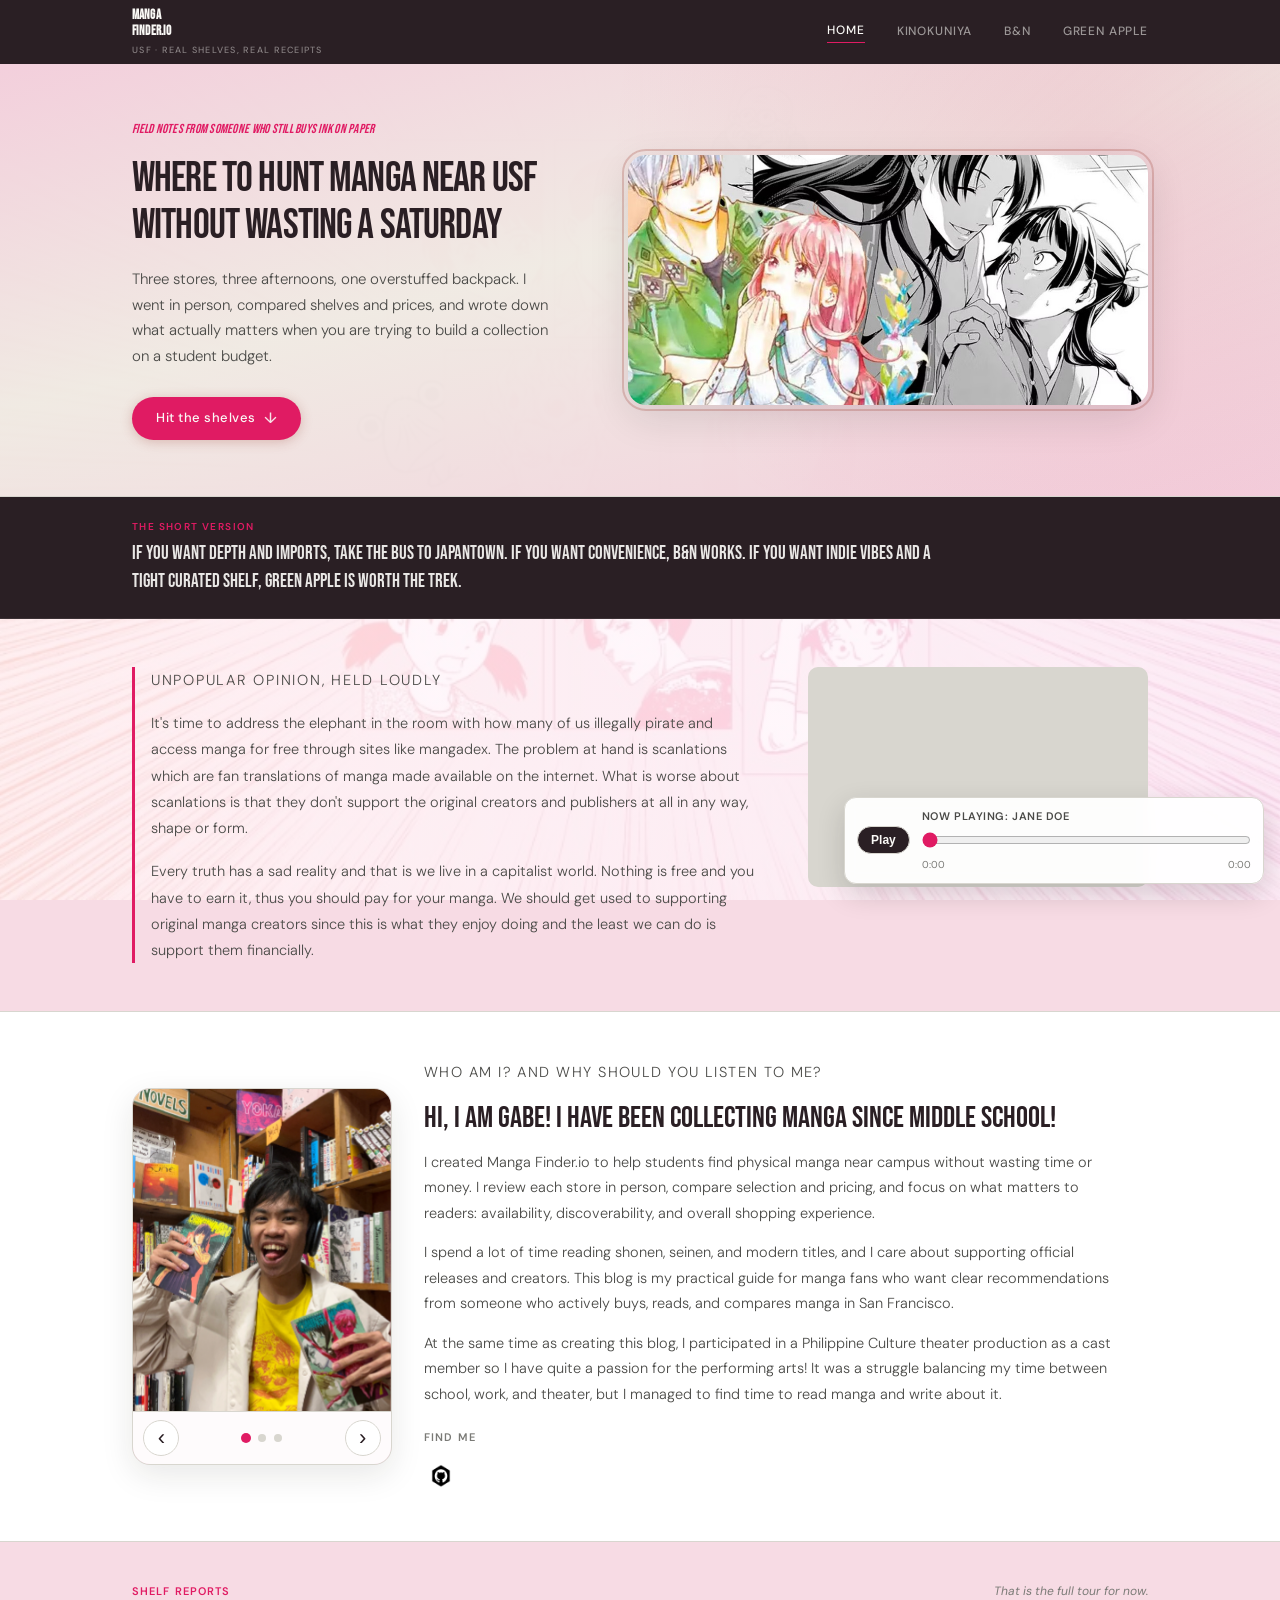
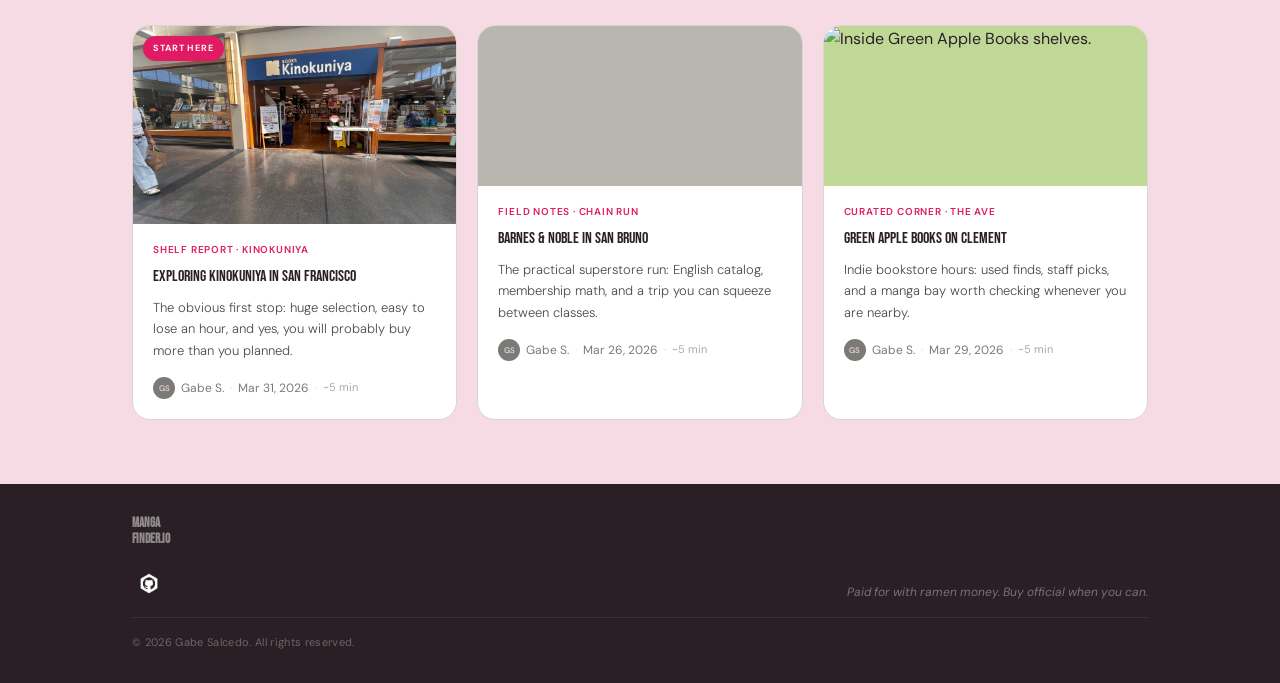
==== commit fdfdc0ec: "commit" ====
--- a/index.html
+++ b/index.html
@@ -37,7 +37,9 @@
             <a href="#latest-posts" class="cta-primary">Hit the shelves <span class="cta-chevron" aria-hidden="true">↓</span></a>
           </div>
         </div>
-        <div class="hero-media hero-media--accent placeholder"></div>
+        <div class="hero-media hero-media--accent">
+          <img src="./img/index-hero-1.png" alt="The Apothecary Diaries collage artwork." class="hero-media-image" loading="eager" decoding="async" />
+        </div>
       </div>
     </section>
 
@@ -77,6 +79,9 @@
                   <img src="./img/gabeholdmanga.JPG" alt="Gabe S. in a bookstore aisle." width="520" height="650" loading="eager" decoding="async" />
                 </figure>
                 <figure class="about-carousel-slide">
+                  <img src="./img/gabeaura.jpg" alt="Gabe S., casual portrait." width="520" height="650" loading="lazy" decoding="async" />
+                </figure>
+                <figure class="about-carousel-slide">
                   <video
                     src="./img/gabedance.MOV"
                     autoplay
@@ -87,9 +92,6 @@
                     aria-label="Gabe dancing in the bookstore"
                   ></video>
                 </figure>
-                <figure class="about-carousel-slide">
-                  <img src="./kinokuniya/img/store2.jpg" alt="Gabe S., casual portrait." width="520" height="650" loading="lazy" decoding="async" />
-                </figure>
               </div>
             </div>
             <div class="about-carousel-toolbar">
@@ -104,17 +106,18 @@
           </div>
         </div>
         <div class="about-copy">
-          <p class="about-kicker">Who is writing this</p>
-          <h2>Hi, I am Gabe — I collect manga and I am not subtle about it.</h2>
+          <p class="about-kicker">Who am I? And why should you listen to me?</p>
+          <h2>Hi, I am Gabe! I have been collecting manga since middle school!</h2>
           <p>I created Manga Finder.io to help students find physical manga near campus without wasting time or money. I review each store in person, compare selection and pricing, and focus on what matters to readers: availability, discoverability, and overall shopping experience.</p>
           <p>I spend a lot of time reading shonen, seinen, and modern titles, and I care about supporting official releases and creators. This blog is my practical guide for manga fans who want clear recommendations from someone who actively buys, reads, and compares manga in San Francisco.</p>
+          <p>At the same time as creating this blog, I participated in a Philippine Culture theater production as a cast member so I have quite a passion for the performing arts! It was a struggle balancing my time between school, work, and theater, but I managed to find time to read manga and write about it.</p>
           <div class="author-social" aria-label="Gabe S. on social media">
             <span class="author-social-label">Find me</span>
             <div class="author-social-links">
               <a class="author-social-link author-social-link--icon" href="https://github.com/gasalcedo" target="_blank" rel="noopener noreferrer" aria-label="GitHub">
                 <img src="./img/icons/github.png" alt="" width="24" height="24" loading="lazy" decoding="async" />
               </a>
-              <a class="author-social-link author-social-link--icon" href="https://www.instagram.com/gabes/" target="_blank" rel="noopener noreferrer" aria-label="Instagram">
+              <a class="author-social-link author-social-link--icon" href="https://www.instagram.com/gabe.sal_/" target="_blank" rel="noopener noreferrer" aria-label="Instagram">
                 <img src="./img/icons/instagram.png" alt="" width="24" height="24" loading="lazy" decoding="async" />
               </a>
             </div>
@@ -155,7 +158,9 @@
 
           <article class="post-card">
             <a href="./b%26n/b%26n.html" class="post-card-link">
-              <div class="post-card-media placeholder-bn"></div>
+              <div class="post-card-media placeholder-bn">
+                <img src="./b&n/img/store1.jpg" alt="Inside Barnes &amp; Noble San Bruno shelves." class="post-card-image" loading="lazy" decoding="async" />
+              </div>
               <div class="post-card-body">
                 <p class="post-card-kicker">Field notes · chain run</p>
                 <h3 class="post-card-title">Barnes &amp; Noble in San Bruno</h3>
@@ -175,7 +180,7 @@
           <article class="post-card">
             <a href="./greenapple/greenapple.html" class="post-card-link">
               <div class="post-card-media placeholder-ga">
-                <img src="./greenapple/img/IMG_8848.jpg" alt="Inside Green Apple Books shelves." class="post-card-image" loading="lazy" decoding="async" />
+                <img src="./greenapple/img/store1.jpg" alt="Inside Green Apple Books shelves." class="post-card-image" loading="lazy" decoding="async" />
               </div>
               <div class="post-card-body">
                 <p class="post-card-kicker">Curated corner · the Ave</p>
@@ -208,7 +213,7 @@
               <a class="author-social-link author-social-link--icon author-social-link--icon-on-dark" href="https://github.com/gasalcedo" target="_blank" rel="noopener noreferrer" aria-label="GitHub">
                 <img src="./img/icons/github_alt.png" alt="" width="24" height="24" loading="lazy" decoding="async" />
               </a>
-              <a class="author-social-link author-social-link--icon author-social-link--icon-on-dark" href="https://www.instagram.com/gabes/" target="_blank" rel="noopener noreferrer" aria-label="Instagram">
+              <a class="author-social-link author-social-link--icon author-social-link--icon-on-dark" href="https://www.instagram.com/gabe.sal_/" target="_blank" rel="noopener noreferrer" aria-label="Instagram">
                 <img src="./img/icons/instagram_alt.png" alt="" width="24" height="24" loading="lazy" decoding="async" />
               </a>
             </div>
@@ -221,5 +226,6 @@
   </footer>
 
   <script src="js/script.js" defer></script>
+  <script src="js/site-audio-player.js" defer></script>
 </body>
 </html>
--- a/css/style.css
+++ b/css/style.css
@@ -141,7 +141,7 @@
   position: relative;
   z-index: 1;
   display: grid;
-  grid-template-columns: 1fr 420px;
+  grid-template-columns: 1fr 520px;
   gap: 3rem;
   align-items: center;
 }
@@ -227,10 +227,17 @@
 
 .hero-media {
   width: 100%;
-  height: 280px;
+  height: 250px;
   border-radius: var(--radius-bubble);
   overflow: hidden;
   box-shadow: 0 12px 40px rgba(26, 26, 24, 0.12);
+}
+
+.hero-media-image {
+  width: 100%;
+  height: 100%;
+  display: block;
+  object-fit: cover;
 }
 
 .hero-media--accent {
@@ -856,3 +863,74 @@
   }
 }
 
+
+
+/* ── Site Audio Player ───────────────────────── */
+.site-audio-player {
+  position: fixed;
+  right: 16px;
+  bottom: 16px;
+  z-index: 1300;
+  display: flex;
+  align-items: center;
+  gap: 0.75rem;
+  width: min(92vw, 420px);
+  padding: 0.65rem 0.75rem;
+  border-radius: 12px;
+  border: 1px solid var(--rule);
+  background: rgba(255, 255, 255, 0.94);
+  backdrop-filter: blur(6px);
+  box-shadow: 0 10px 28px rgba(17, 17, 17, 0.16);
+}
+
+.site-audio-player__toggle {
+  border: 1px solid var(--rule);
+  background: var(--ink);
+  color: #faf9f6;
+  border-radius: 999px;
+  padding: 0.38rem 0.82rem;
+  font-size: 12px;
+  font-weight: 600;
+  cursor: pointer;
+  flex-shrink: 0;
+}
+
+.site-audio-player__meta {
+  min-width: 0;
+  flex: 1;
+}
+
+.site-audio-player__label {
+  display: block;
+  font-size: 11px;
+  font-weight: 600;
+  letter-spacing: 0.05em;
+  text-transform: uppercase;
+  color: var(--ink-mid);
+  margin-bottom: 0.25rem;
+  white-space: nowrap;
+  overflow: hidden;
+  text-overflow: ellipsis;
+}
+
+.site-audio-player__progress {
+  width: 100%;
+  accent-color: var(--brand-accent);
+}
+
+.site-audio-player__times {
+  display: flex;
+  justify-content: space-between;
+  margin-top: 0.08rem;
+  font-size: 10px;
+  color: var(--ink-muted);
+}
+
+@media (max-width: 640px) {
+  .site-audio-player {
+    right: 10px;
+    left: 10px;
+    bottom: 10px;
+    width: auto;
+  }
+}
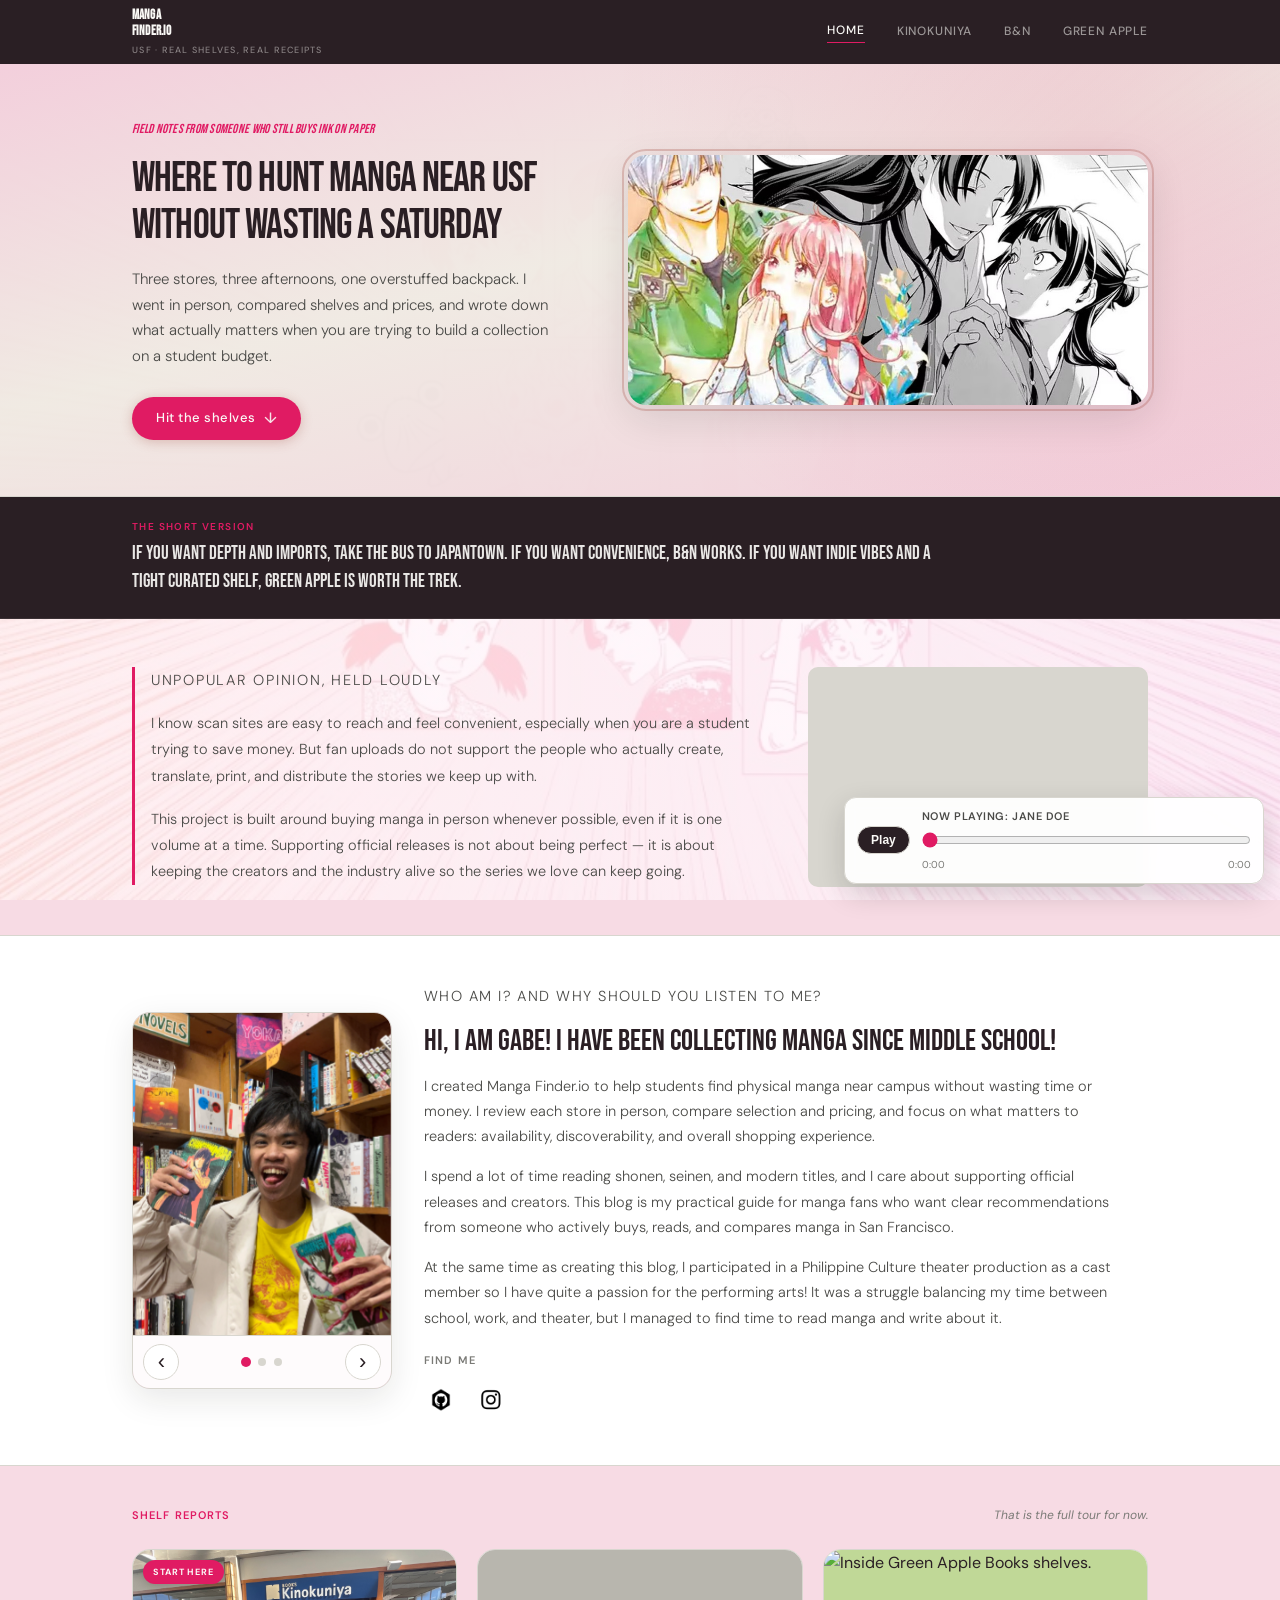
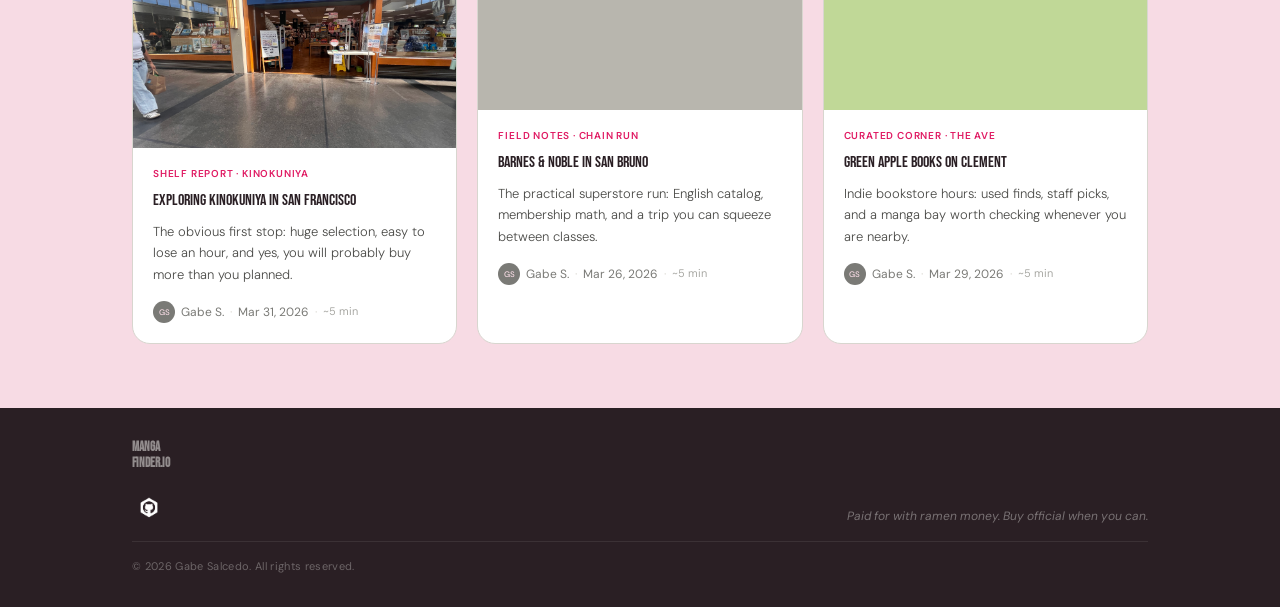
==== commit 4bc4d3b8: "commit" ====
--- a/index.html
+++ b/index.html
@@ -3,6 +3,7 @@
 <head>
   <meta charset="UTF-8" />
   <meta name="viewport" content="width=device-width, initial-scale=1.0" />
+  <meta name="description" content="Manga Finder.io is a practical USF student guide to buying manga in San Francisco, with in-person reviews of Kinokuniya, Barnes & Noble San Bruno, and Green Apple Books." />
   <title>Manga Near Me — A guide for USF readers</title>
   <link rel="stylesheet" href="css/style.css" />
   <link rel="preconnect" href="https://fonts.googleapis.com" />
@@ -17,7 +18,7 @@
         <span class="brand-title">Manga<br>Finder.io</span>
         <span class="brand-tagline">USF · real shelves, real receipts</span>
       </a>
-      <nav>
+      <nav aria-label="Primary navigation">
         <a href="index.html" class="active">Home</a>
         <a href="kinokuniya/kinokuniya.html">Kinokuniya</a>
         <a href="b&amp;n/b&amp;n.html">B&amp;N</a>
@@ -54,8 +55,8 @@
       <div class="page-shell editorial-grid">
         <div class="editorial-copy">
           <p class="editorial-rant-label">Unpopular opinion, held loudly</p>
-          <p>It's time to address the elephant in the room with how many of us illegally pirate and access manga for free through sites like mangadex. The problem at hand is scanlations which are fan translations of manga made available on the internet. What is worse about scanlations is that they don't support the original creators and publishers at all in any way, shape or form.</p>
-          <p>Every truth has a sad reality and that is we live in a capitalist world. Nothing is free and you have to earn it, thus you should pay for your manga. We should get used to supporting original manga creators since this is what they enjoy doing and the least we can do is support them financially.</p>
+          <p>I know scan sites are easy to reach and feel convenient, especially when you are a student trying to save money. But fan uploads do not support the people who actually create, translate, print, and distribute the stories we keep up with.</p>
+          <p>This project is built around buying manga in person whenever possible, even if it is one volume at a time. Supporting official releases is not about being perfect — it is about keeping the creators and the industry alive so the series we love can keep going.</p>
         </div>
         <div class="editorial-media placeholder"></div>
       </div>
@@ -82,15 +83,7 @@
                   <img src="./img/gabeaura.jpg" alt="Gabe S., casual portrait." width="520" height="650" loading="lazy" decoding="async" />
                 </figure>
                 <figure class="about-carousel-slide">
-                  <video
-                    src="./img/gabedance.MOV"
-                    autoplay
-                    muted
-                    loop
-                    playsinline
-                    preload="metadata"
-                    aria-label="Gabe dancing in the bookstore"
-                  ></video>
+                  <video src="./img/gabedance.MOV" autoplay muted loop playsinline preload="metadata" aria-label="Gabe dancing in McKenna Theater during a performance"></video>
                 </figure>
               </div>
             </div>
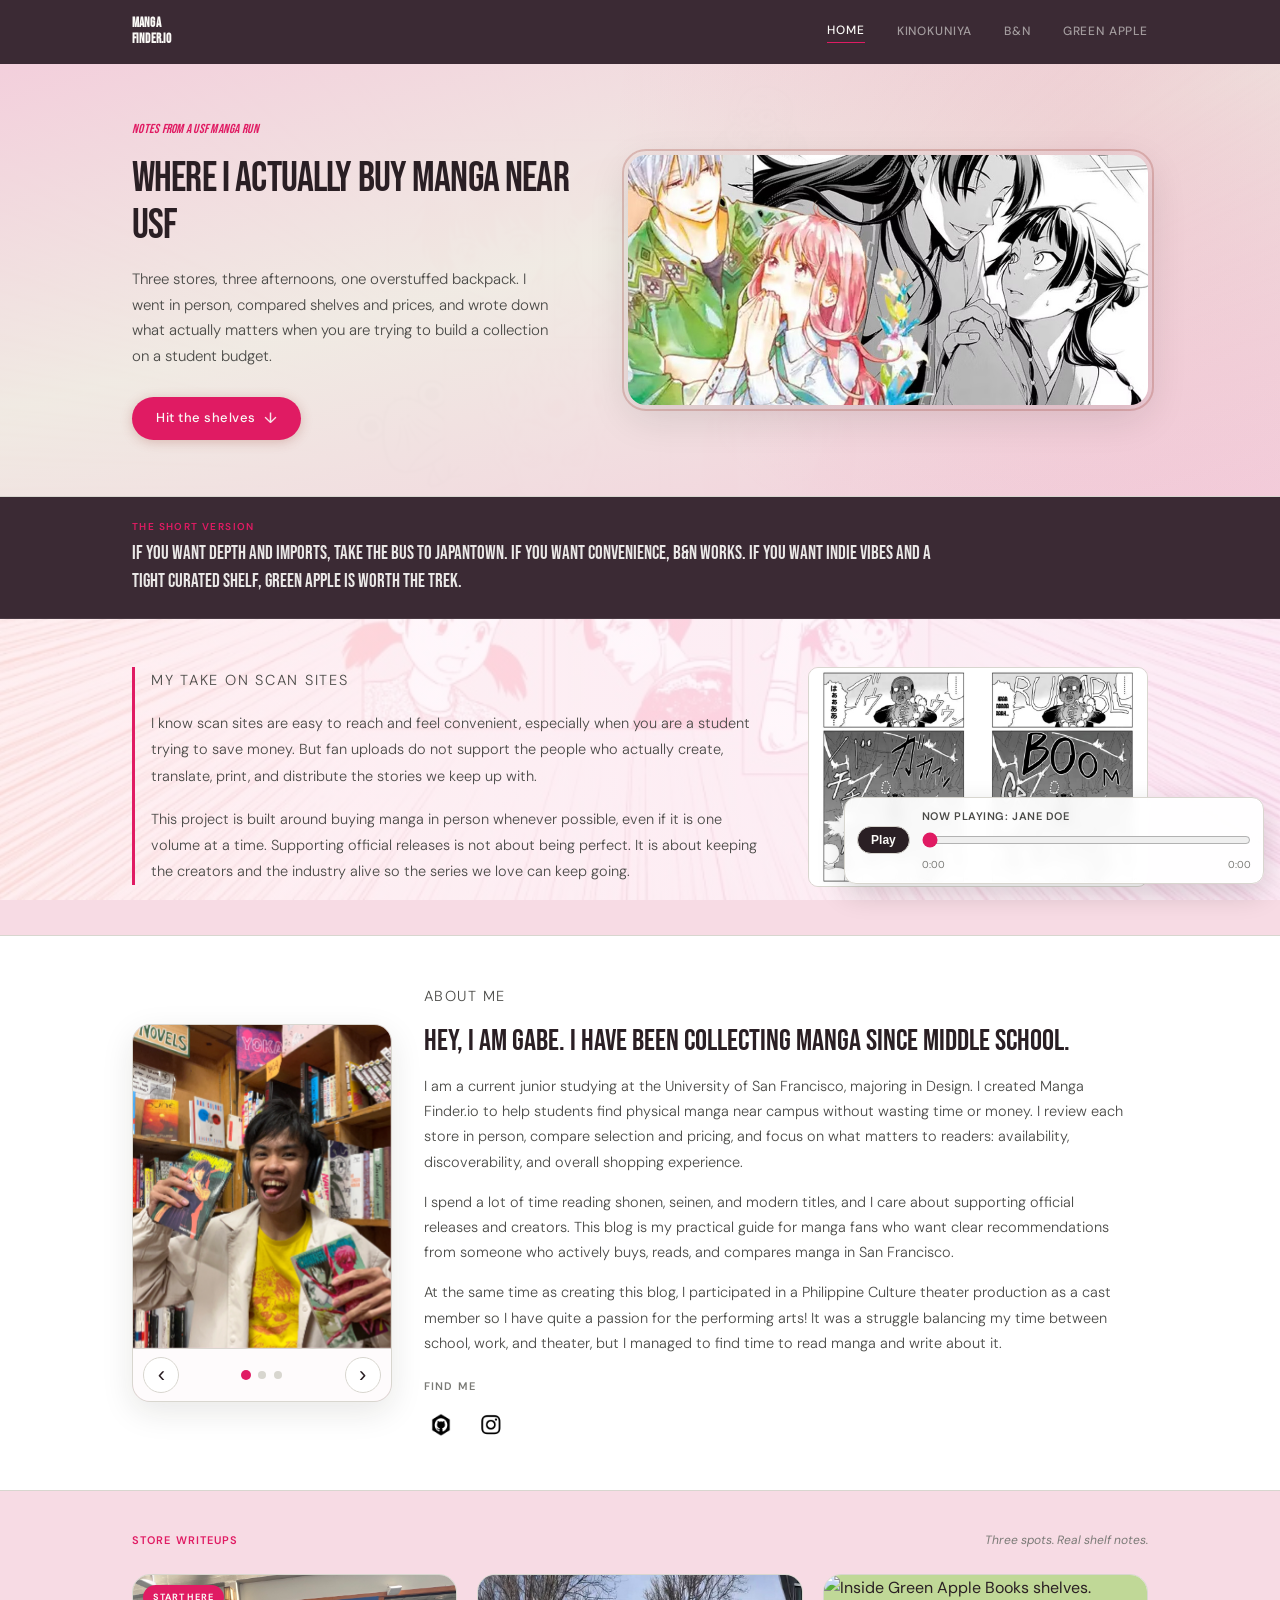
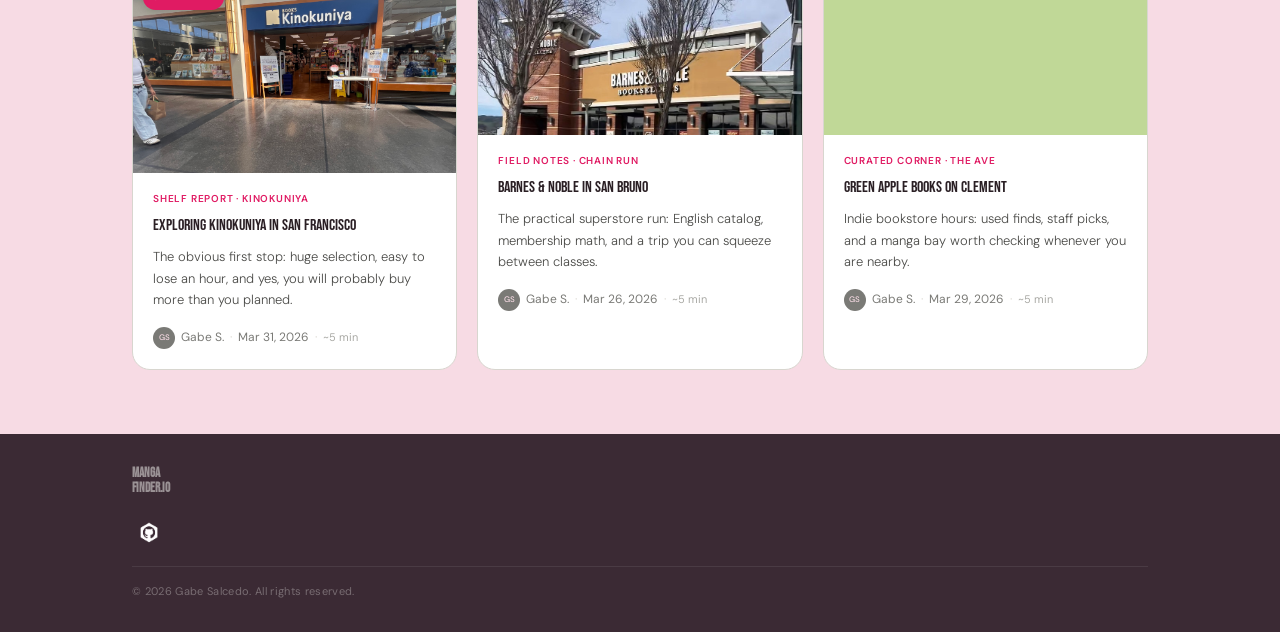
==== commit f6bb07b2: "commit" ====
--- a/index.html
+++ b/index.html
@@ -4,7 +4,7 @@
   <meta charset="UTF-8" />
   <meta name="viewport" content="width=device-width, initial-scale=1.0" />
   <meta name="description" content="Manga Finder.io is a practical USF student guide to buying manga in San Francisco, with in-person reviews of Kinokuniya, Barnes & Noble San Bruno, and Green Apple Books." />
-  <title>Manga Near Me — A guide for USF readers</title>
+  <title>Manga Finder.io</title>
   <link rel="stylesheet" href="css/style.css" />
   <link rel="preconnect" href="https://fonts.googleapis.com" />
   <link rel="preconnect" href="https://fonts.gstatic.com" crossorigin />
@@ -16,7 +16,6 @@
     <div class="page-shell topbar-inner">
       <a href="index.html" class="brand-mark">
         <span class="brand-title">Manga<br>Finder.io</span>
-        <span class="brand-tagline">USF · real shelves, real receipts</span>
       </a>
       <nav aria-label="Primary navigation">
         <a href="index.html" class="active">Home</a>
@@ -31,8 +30,8 @@
     <section class="home-hero">
       <div class="page-shell hero-grid">
         <div class="hero-copy">
-          <p class="hero-kicker">Field notes from someone who still buys ink on paper</p>
-          <h1>Where to hunt manga near USF without wasting a Saturday</h1>
+          <p class="hero-kicker">Notes from a USF manga run</p>
+          <h1>Where I actually buy manga near USF</h1>
           <p class="hero-summary">Three stores, three afternoons, one overstuffed backpack. I went in person, compared shelves and prices, and wrote down what actually matters when you are trying to build a collection on a student budget.</p>
           <div class="hero-actions">
             <a href="#latest-posts" class="cta-primary">Hit the shelves <span class="cta-chevron" aria-hidden="true">↓</span></a>
@@ -54,11 +53,17 @@
     <section class="editorial-note">
       <div class="page-shell editorial-grid">
         <div class="editorial-copy">
-          <p class="editorial-rant-label">Unpopular opinion, held loudly</p>
+          <p class="editorial-rant-label">My take on scan sites</p>
           <p>I know scan sites are easy to reach and feel convenient, especially when you are a student trying to save money. But fan uploads do not support the people who actually create, translate, print, and distribute the stories we keep up with.</p>
-          <p>This project is built around buying manga in person whenever possible, even if it is one volume at a time. Supporting official releases is not about being perfect — it is about keeping the creators and the industry alive so the series we love can keep going.</p>
-        </div>
-        <div class="editorial-media placeholder"></div>
+          <p>This project is built around buying manga in person whenever possible, even if it is one volume at a time. Supporting official releases is not about being perfect. It is about keeping the creators and the industry alive so the series we love can keep going.</p>
+        </div>
+        <img
+          src="./img/editorial-opinion.png"
+          alt="Manga panel showing explosive sound effects."
+          class="editorial-media editorial-media-image"
+          loading="lazy"
+          decoding="async"
+        />
       </div>
     </section>
 
@@ -99,9 +104,9 @@
           </div>
         </div>
         <div class="about-copy">
-          <p class="about-kicker">Who am I? And why should you listen to me?</p>
-          <h2>Hi, I am Gabe! I have been collecting manga since middle school!</h2>
-          <p>I created Manga Finder.io to help students find physical manga near campus without wasting time or money. I review each store in person, compare selection and pricing, and focus on what matters to readers: availability, discoverability, and overall shopping experience.</p>
+          <p class="about-kicker">About me</p>
+          <h2>Hey, I am Gabe. I have been collecting manga since middle school.</h2>
+          <p>I am a current junior studying at the University of San Francisco, majoring in Design. I created Manga Finder.io to help students find physical manga near campus without wasting time or money. I review each store in person, compare selection and pricing, and focus on what matters to readers: availability, discoverability, and overall shopping experience.</p>
           <p>I spend a lot of time reading shonen, seinen, and modern titles, and I care about supporting official releases and creators. This blog is my practical guide for manga fans who want clear recommendations from someone who actively buys, reads, and compares manga in San Francisco.</p>
           <p>At the same time as creating this blog, I participated in a Philippine Culture theater production as a cast member so I have quite a passion for the performing arts! It was a struggle balancing my time between school, work, and theater, but I managed to find time to read manga and write about it.</p>
           <div class="author-social" aria-label="Gabe S. on social media">
@@ -122,8 +127,8 @@
     <section class="post-feed" id="latest-posts">
       <div class="page-shell">
         <div class="feed-header">
-          <span class="feed-kicker">Shelf reports</span>
-          <span class="feed-note">That is the full tour for now.</span>
+          <span class="feed-kicker">Store writeups</span>
+          <span class="feed-note">Three spots. Real shelf notes.</span>
         </div>
         <div class="post-grid">
 
@@ -212,13 +217,13 @@
             </div>
           </div>
         </div>
-        <p class="footer-whisper">Paid for with ramen money. Buy official when you can.</p>
       </div>
       <p class="footer-copyright">© 2026 Gabe Salcedo. All rights reserved.</p>
     </div>
   </footer>
 
   <script src="js/script.js" defer></script>
+  <script src="js/manga-click-effects.js" defer></script>
   <script src="js/site-audio-player.js" defer></script>
 </body>
 </html>
--- a/css/style.css
+++ b/css/style.css
@@ -13,6 +13,7 @@
   --bg-warm:   #f3cfdc;
   --bg-card:   #ffffff;
   --accent:    #2c2c2a;
+  --ink-deep:  #3b2a34;
   --brand-accent: #e01b63;
   --brand-accent-soft: rgba(224, 27, 99, 0.12);
   --brand-glow: rgba(224, 27, 99, 0.08);
@@ -53,7 +54,7 @@
 
 /* ── Header / Nav (shared across pages) ───────── */
 .site-topbar {
-  background: var(--ink);
+  background: var(--ink-deep);
   position: sticky;
   top: 0;
   z-index: 100;
@@ -257,7 +258,7 @@
 /* ── Verdict strip ─────────────────────────────── */
 .verdict-strip {
   padding: 1.35rem 0;
-  background: var(--ink);
+  background: var(--ink-deep);
   color: #faf9f6;
   border-bottom: 1px solid rgba(255, 255, 255, 0.08);
 }
@@ -329,6 +330,12 @@
   width: 100%;
   height: 220px;
   border-radius: var(--radius-md);
+}
+
+.editorial-media-image {
+  display: block;
+  object-fit: cover;
+  border: 1px solid var(--rule);
 }
 
 /* ── About highlight section ───────────────────── */
@@ -623,6 +630,7 @@
   border: 1px solid var(--rule);
   border-radius: var(--radius-bubble);
   overflow: hidden;
+  cursor: pointer;
   transition: border-color 0.25s, transform 0.25s, box-shadow 0.25s;
 }
 
@@ -638,6 +646,12 @@
 
 .post-card-link {
   display: block;
+}
+
+.post-card-link:focus-visible {
+  outline: 2px solid var(--brand-accent);
+  outline-offset: 4px;
+  border-radius: var(--radius-bubble);
 }
 
 .post-card-media {
@@ -771,7 +785,7 @@
 
 /* ── Footer ───────────────────────────────────── */
 .home-footer {
-  background: var(--ink);
+  background: var(--ink-deep);
   padding: 2rem 0;
 }
 
@@ -926,6 +940,48 @@
   color: var(--ink-muted);
 }
 
+/* ── Manga Click Effects ─────────────────────── */
+.click-pop {
+  animation: manga-click-pop 220ms ease-out;
+}
+
+.manga-impact-ring {
+  position: fixed;
+  width: 14px;
+  height: 14px;
+  margin-left: -7px;
+  margin-top: -7px;
+  border: 2px solid rgba(224, 27, 99, 0.7);
+  border-radius: 999px;
+  pointer-events: none;
+  z-index: 2000;
+  animation: manga-impact-ring 280ms ease-out forwards;
+}
+
+@keyframes manga-click-pop {
+  0% { transform: scale(1); }
+  35% { transform: scale(0.965) rotate(-0.35deg); }
+  100% { transform: scale(1); }
+}
+
+@keyframes manga-impact-ring {
+  0% {
+    opacity: 0.85;
+    transform: scale(1);
+  }
+  100% {
+    opacity: 0;
+    transform: scale(4.4);
+  }
+}
+
+@media (prefers-reduced-motion: reduce) {
+  .click-pop,
+  .manga-impact-ring {
+    animation: none !important;
+  }
+}
+
 @media (max-width: 640px) {
   .site-audio-player {
     right: 10px;
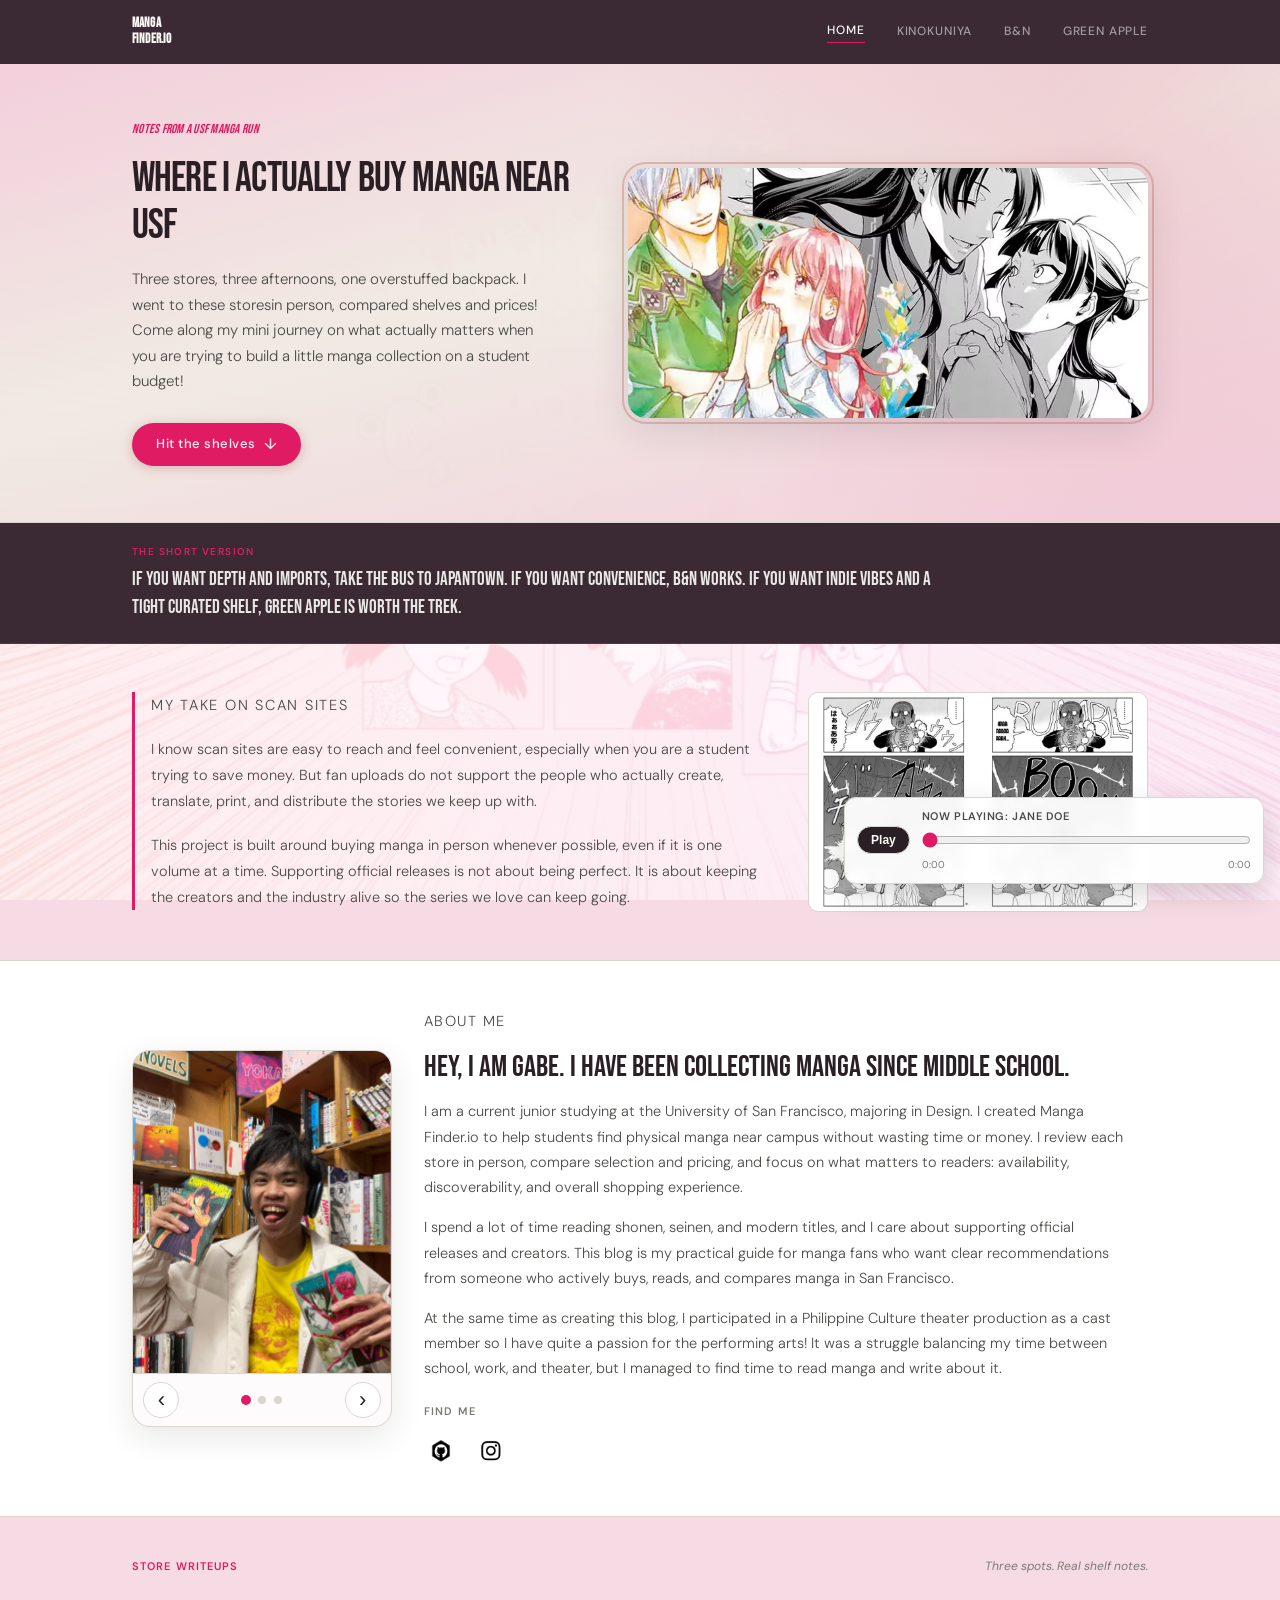
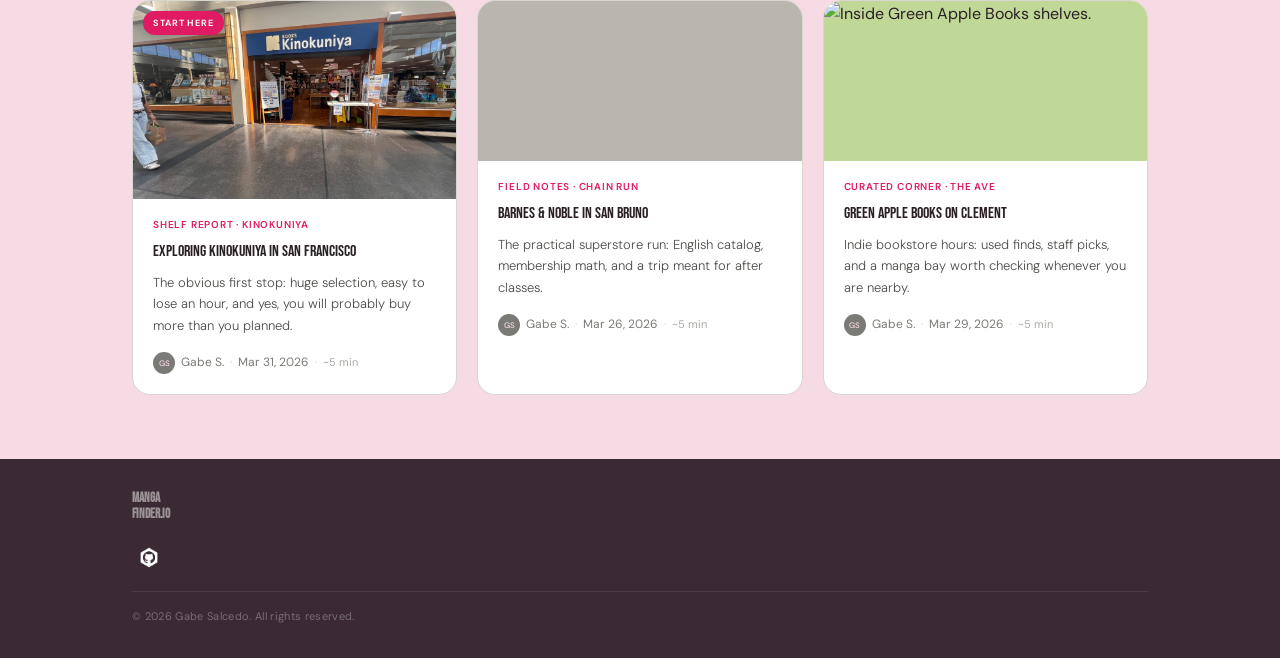
==== commit 2f0d3894: "Update index.html" ====
--- a/index.html
+++ b/index.html
@@ -32,7 +32,7 @@
         <div class="hero-copy">
           <p class="hero-kicker">Notes from a USF manga run</p>
           <h1>Where I actually buy manga near USF</h1>
-          <p class="hero-summary">Three stores, three afternoons, one overstuffed backpack. I went in person, compared shelves and prices, and wrote down what actually matters when you are trying to build a collection on a student budget.</p>
+          <p class="hero-summary">Three stores, three afternoons, one overstuffed backpack. I went to these storesin person, compared shelves and prices! Come along my mini journey on what actually matters when you are trying to build a little manga collection on a student budget!</p>
           <div class="hero-actions">
             <a href="#latest-posts" class="cta-primary">Hit the shelves <span class="cta-chevron" aria-hidden="true">↓</span></a>
           </div>
@@ -162,7 +162,7 @@
               <div class="post-card-body">
                 <p class="post-card-kicker">Field notes · chain run</p>
                 <h3 class="post-card-title">Barnes &amp; Noble in San Bruno</h3>
-                <p class="post-card-summary">The practical superstore run: English catalog, membership math, and a trip you can squeeze between classes.</p>
+                <p class="post-card-summary">The practical superstore run: English catalog, membership math, and a trip meant for after classes.</p>
                 <div class="post-card-meta">
                   <div class="avatar">GS</div>
                   <span class="author">Gabe S.</span>
